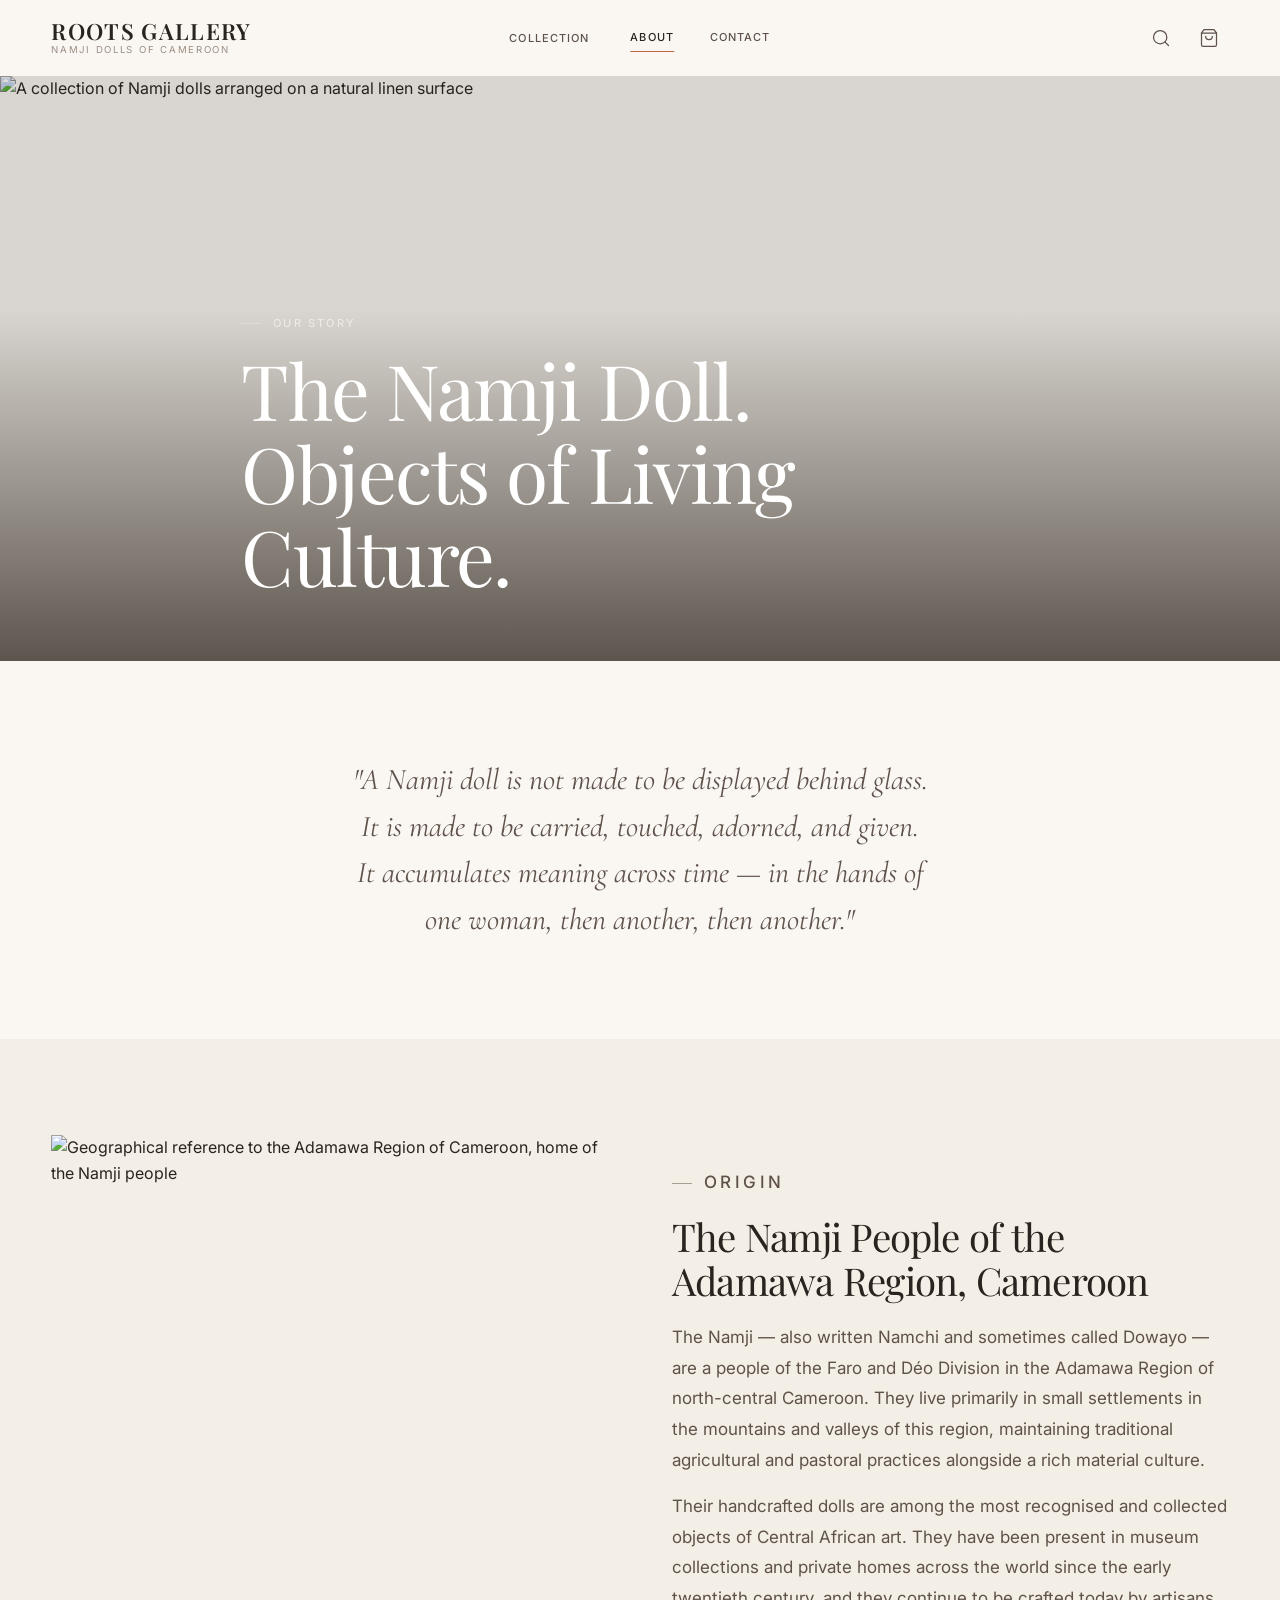
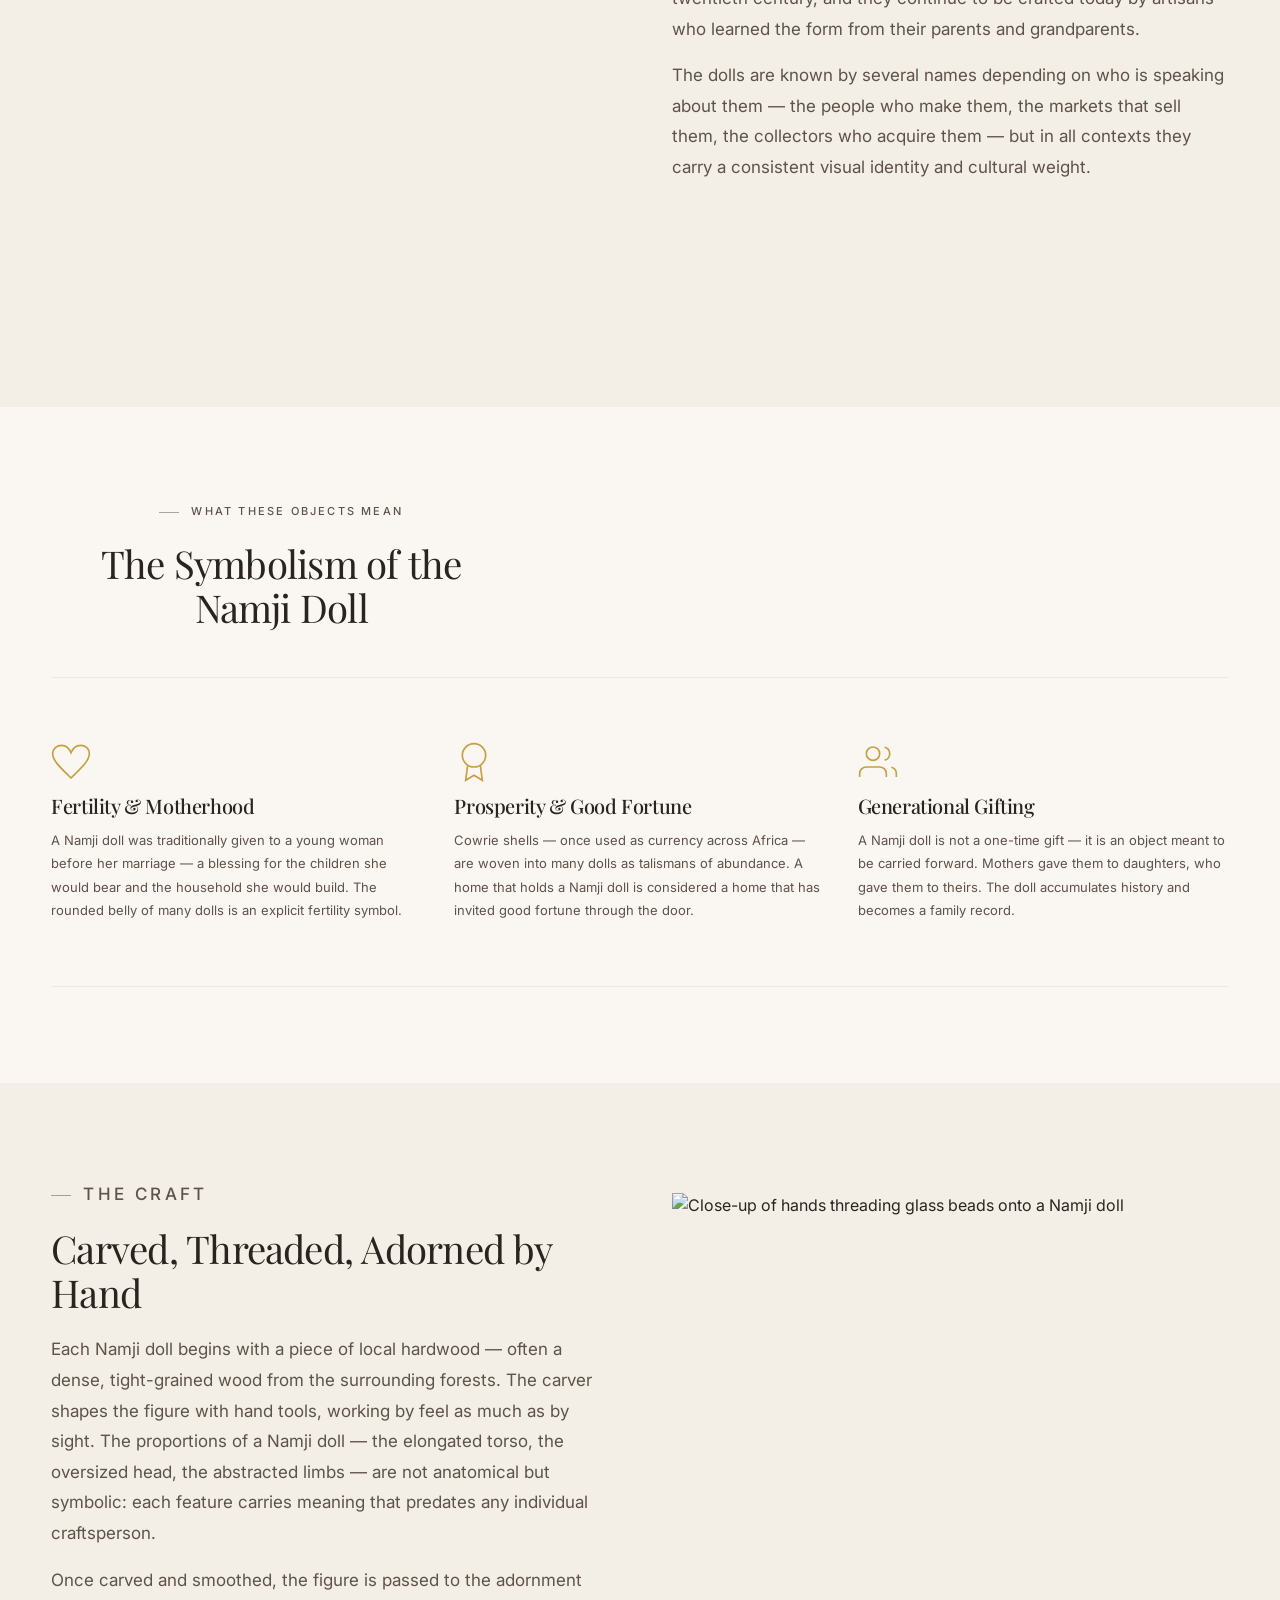
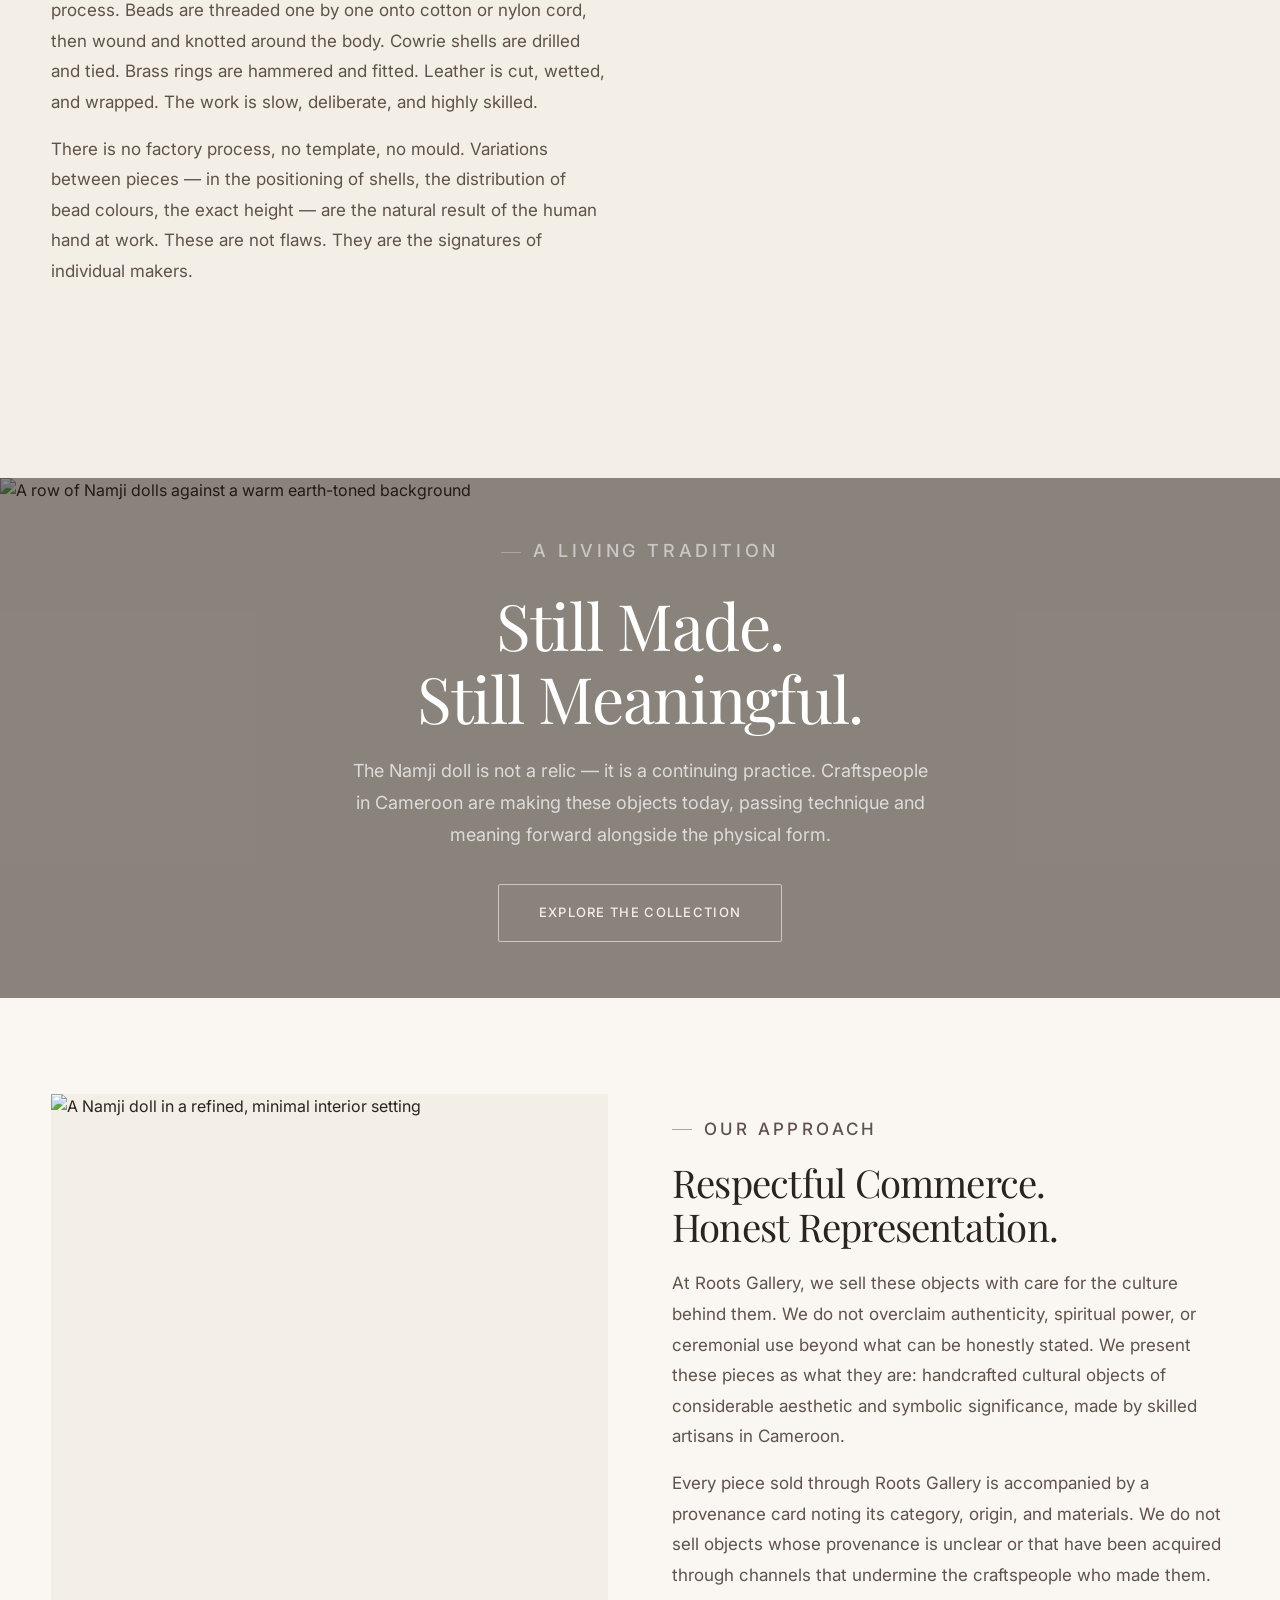
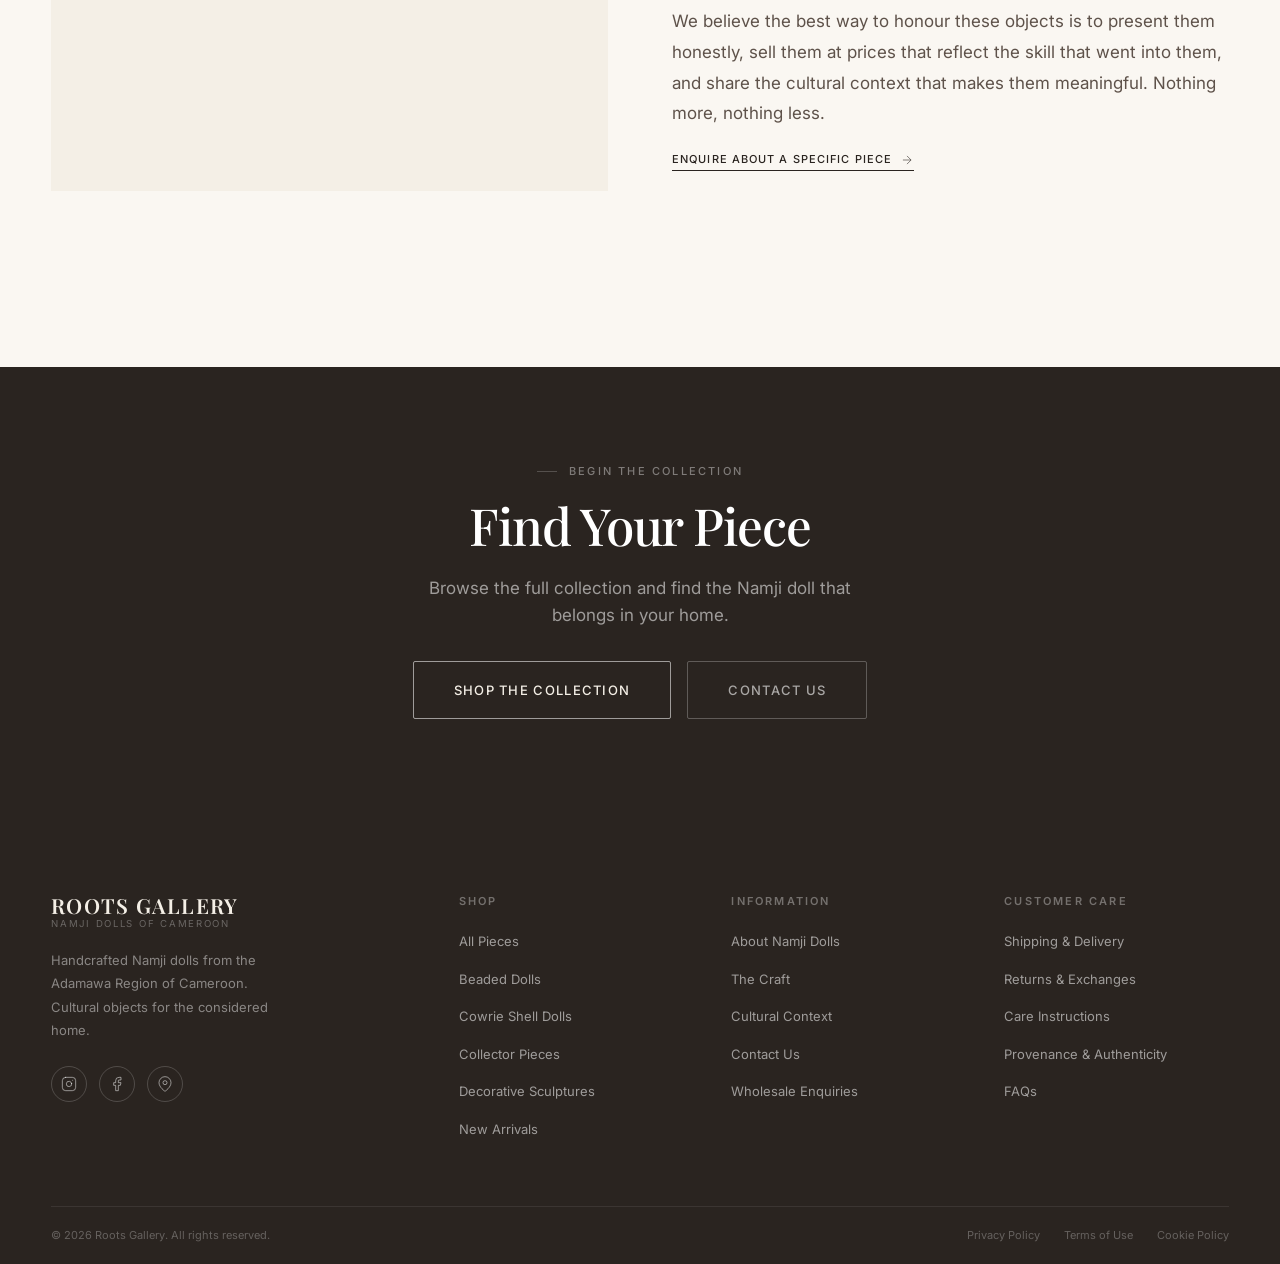
==== about.html @ 9575d580 "Initial Roots Gallery website Co-authored-by: Cursor <cursoragent@cursor.com>" ====
<!DOCTYPE html>
<html lang="en">
<head>
  <meta charset="UTF-8">
  <meta name="viewport" content="width=device-width, initial-scale=1.0">
  <meta name="description" content="Learn about Namji dolls — their origin among the Namji people of the Adamawa Region of Cameroon, their cultural meaning, and the craft of their making.">
  <title>About Namji Dolls — Roots Gallery</title>
  <link rel="stylesheet" href="css/main.css">
  <link rel="icon" href="data:image/svg+xml,<svg xmlns='http://www.w3.org/2000/svg' viewBox='0 0 100 100'><text y='.9em' font-size='90'>🪆</text></svg>">
</head>
<body data-page="about">
  <main>

    <!-- ═══════════════════════════════════════════════
         ABOUT HERO
    ═══════════════════════════════════════════════ -->
    <section class="about-hero" aria-label="About Namji Dolls">
      <img
        src="https://picsum.photos/seed/namji-about-hero/1440/800"
        alt="A collection of Namji dolls arranged on a natural linen surface"
        loading="eager"
        fetchpriority="high"
        width="1440" height="800"
      >
      <div class="about-hero-overlay"></div>
      <div class="container about-hero-content">
        <p class="subheading">Our Story</p>
        <h1>The Namji Doll.<br>Objects of Living Culture.</h1>
      </div>
    </section>

    <!-- ═══════════════════════════════════════════════
         INTRO QUOTE
    ═══════════════════════════════════════════════ -->
    <section class="about-intro section">
      <div class="container container--text">
        <p class="editorial fade-up">
          "A Namji doll is not made to be displayed behind glass. It is made to be carried, touched, adorned, and given. It accumulates meaning across time — in the hands of one woman, then another, then another."
        </p>
      </div>
    </section>

    <!-- ═══════════════════════════════════════════════
         CONTENT — ORIGIN
    ═══════════════════════════════════════════════ -->
    <section class="section section-warm" id="culture" aria-labelledby="origin-heading">
      <div class="container container--wide">

        <div class="about-content-block">
          <div class="about-content-image fade-in">
            <img
              src="https://picsum.photos/seed/namji-about-origin/700/880"
              alt="Geographical reference to the Adamawa Region of Cameroon, home of the Namji people"
              loading="lazy"
              width="700" height="880"
            >
          </div>
          <div class="about-content-text">
            <p class="subheading fade-up">Origin</p>
            <h2 id="origin-heading" class="fade-up delay-1">The Namji People of the Adamawa Region, Cameroon</h2>
            <p class="fade-up delay-2">The Namji — also written Namchi and sometimes called Dowayo — are a people of the Faro and Déo Division in the Adamawa Region of north-central Cameroon. They live primarily in small settlements in the mountains and valleys of this region, maintaining traditional agricultural and pastoral practices alongside a rich material culture.</p>
            <p class="fade-up delay-3">Their handcrafted dolls are among the most recognised and collected objects of Central African art. They have been present in museum collections and private homes across the world since the early twentieth century, and they continue to be crafted today by artisans who learned the form from their parents and grandparents.</p>
            <p class="fade-up delay-4">The dolls are known by several names depending on who is speaking about them — the people who make them, the markets that sell them, the collectors who acquire them — but in all contexts they carry a consistent visual identity and cultural weight.</p>
          </div>
        </div>

      </div>
    </section>

    <!-- ═══════════════════════════════════════════════
         VALUES / PILLARS
    ═══════════════════════════════════════════════ -->
    <section class="section" aria-labelledby="values-heading">
      <div class="container container--wide">

        <div class="section-header section-center">
          <div class="section-header-left">
            <p class="subheading fade-up">What These Objects Mean</p>
            <h2 id="values-heading" class="fade-up delay-1">The Symbolism of the Namji Doll</h2>
          </div>
        </div>

        <div class="about-values fade-up delay-2">

          <div class="about-value">
            <div class="about-value-icon">
              <svg xmlns="http://www.w3.org/2000/svg" viewBox="0 0 24 24" fill="none" stroke="currentColor">
                <path d="M12 21.593c-5.63-5.539-11-10.297-11-14.402 0-3.791 3.068-5.191 5.281-5.191 1.312 0 4.151.501 5.719 4.457 1.59-3.968 4.464-4.447 5.726-4.447 2.54 0 5.274 1.621 5.274 5.181 0 4.069-5.136 8.625-11 14.402z"/>
              </svg>
            </div>
            <h3>Fertility &amp; Motherhood</h3>
            <p>A Namji doll was traditionally given to a young woman before her marriage — a blessing for the children she would bear and the household she would build. The rounded belly of many dolls is an explicit fertility symbol.</p>
          </div>

          <div class="about-value">
            <div class="about-value-icon">
              <svg xmlns="http://www.w3.org/2000/svg" viewBox="0 0 24 24" fill="none" stroke="currentColor">
                <circle cx="12" cy="8" r="7"/>
                <polyline points="8.21 13.89 7 23 12 20 17 23 15.79 13.88"/>
              </svg>
            </div>
            <h3>Prosperity &amp; Good Fortune</h3>
            <p>Cowrie shells — once used as currency across Africa — are woven into many dolls as talismans of abundance. A home that holds a Namji doll is considered a home that has invited good fortune through the door.</p>
          </div>

          <div class="about-value">
            <div class="about-value-icon">
              <svg xmlns="http://www.w3.org/2000/svg" viewBox="0 0 24 24" fill="none" stroke="currentColor">
                <path d="M17 21v-2a4 4 0 00-4-4H5a4 4 0 00-4 4v2"/>
                <circle cx="9" cy="7" r="4"/>
                <path d="M23 21v-2a4 4 0 00-3-3.87"/>
                <path d="M16 3.13a4 4 0 010 7.75"/>
              </svg>
            </div>
            <h3>Generational Gifting</h3>
            <p>A Namji doll is not a one-time gift — it is an object meant to be carried forward. Mothers gave them to daughters, who gave them to theirs. The doll accumulates history and becomes a family record.</p>
          </div>

        </div>

      </div>
    </section>

    <!-- ═══════════════════════════════════════════════
         CONTENT — THE CRAFT
    ═══════════════════════════════════════════════ -->
    <section class="section section-warm" id="craft" aria-labelledby="craft-heading">
      <div class="container container--wide">

        <div class="about-content-block reverse">
          <div class="about-content-image fade-in">
            <img
              src="https://picsum.photos/seed/namji-craft-detail/700/880"
              alt="Close-up of hands threading glass beads onto a Namji doll"
              loading="lazy"
              width="700" height="880"
            >
          </div>
          <div class="about-content-text">
            <p class="subheading fade-up">The Craft</p>
            <h2 id="craft-heading" class="fade-up delay-1">Carved, Threaded, Adorned by Hand</h2>
            <p class="fade-up delay-2">Each Namji doll begins with a piece of local hardwood — often a dense, tight-grained wood from the surrounding forests. The carver shapes the figure with hand tools, working by feel as much as by sight. The proportions of a Namji doll — the elongated torso, the oversized head, the abstracted limbs — are not anatomical but symbolic: each feature carries meaning that predates any individual craftsperson.</p>
            <p class="fade-up delay-3">Once carved and smoothed, the figure is passed to the adornment process. Beads are threaded one by one onto cotton or nylon cord, then wound and knotted around the body. Cowrie shells are drilled and tied. Brass rings are hammered and fitted. Leather is cut, wetted, and wrapped. The work is slow, deliberate, and highly skilled.</p>
            <p class="fade-up delay-4">There is no factory process, no template, no mould. Variations between pieces — in the positioning of shells, the distribution of bead colours, the exact height — are the natural result of the human hand at work. These are not flaws. They are the signatures of individual makers.</p>
          </div>
        </div>

      </div>
    </section>

    <!-- ═══════════════════════════════════════════════
         EDITORIAL BANNER
    ═══════════════════════════════════════════════ -->
    <section class="editorial-banner" aria-label="Cultural continuity">
      <img
        src="https://picsum.photos/seed/namji-about-banner/1920/600"
        alt="A row of Namji dolls against a warm earth-toned background"
        class="editorial-banner-image"
        loading="lazy"
        width="1920" height="600"
      >
      <div class="editorial-banner-overlay"></div>
      <div class="editorial-banner-content">
        <p class="subheading">A Living Tradition</p>
        <h2>Still Made.<br>Still Meaningful.</h2>
        <p>The Namji doll is not a relic — it is a continuing practice. Craftspeople in Cameroon are making these objects today, passing technique and meaning forward alongside the physical form.</p>
        <a href="shop.html" class="btn btn-outline-light btn-lg">Explore the Collection</a>
      </div>
    </section>

    <!-- ═══════════════════════════════════════════════
         CONTENT — OUR APPROACH
    ═══════════════════════════════════════════════ -->
    <section class="section" aria-labelledby="approach-heading">
      <div class="container container--wide">

        <div class="about-content-block">
          <div class="about-content-image fade-in">
            <img
              src="https://picsum.photos/seed/namji-about-approach/700/880"
              alt="A Namji doll in a refined, minimal interior setting"
              loading="lazy"
              width="700" height="880"
            >
          </div>
          <div class="about-content-text">
            <p class="subheading fade-up">Our Approach</p>
            <h2 id="approach-heading" class="fade-up delay-1">Respectful Commerce.<br>Honest Representation.</h2>
            <p class="fade-up delay-2">At Roots Gallery, we sell these objects with care for the culture behind them. We do not overclaim authenticity, spiritual power, or ceremonial use beyond what can be honestly stated. We present these pieces as what they are: handcrafted cultural objects of considerable aesthetic and symbolic significance, made by skilled artisans in Cameroon.</p>
            <p class="fade-up delay-3">Every piece sold through Roots Gallery is accompanied by a provenance card noting its category, origin, and materials. We do not sell objects whose provenance is unclear or that have been acquired through channels that undermine the craftspeople who made them.</p>
            <p class="fade-up delay-4">We believe the best way to honour these objects is to present them honestly, sell them at prices that reflect the skill that went into them, and share the cultural context that makes them meaningful. Nothing more, nothing less.</p>
            <a href="contact.html" class="text-link fade-up delay-5">
              Enquire about a specific piece
              <svg xmlns="http://www.w3.org/2000/svg" viewBox="0 0 24 24" fill="none" stroke="currentColor"><line x1="5" y1="12" x2="19" y2="12"/><polyline points="12 5 19 12 12 19"/></svg>
            </a>
          </div>
        </div>

      </div>
    </section>

    <!-- ═══════════════════════════════════════════════
         CTA
    ═══════════════════════════════════════════════ -->
    <section class="section section-dark" style="text-align:center;">
      <div class="container container--narrow">
        <p class="subheading" style="color:rgba(255,255,255,0.4);margin-bottom:var(--s4);">Begin the Collection</p>
        <h2 class="fade-up" style="color:var(--white);font-size:clamp(var(--fs-3xl),4vw,var(--fs-6xl));margin-bottom:var(--s5);">Find Your Piece</h2>
        <p class="fade-up delay-1" style="font-size:var(--fs-md);color:rgba(255,255,255,0.55);max-width:44ch;margin:0 auto var(--s8);">Browse the full collection and find the Namji doll that belongs in your home.</p>
        <div style="display:flex;gap:var(--s4);justify-content:center;flex-wrap:wrap;" class="fade-up delay-2">
          <a href="shop.html" class="btn btn-outline-light btn-lg">Shop the Collection</a>
          <a href="contact.html" class="btn btn-ghost btn-lg" style="border-color:rgba(255,255,255,0.25);color:rgba(255,255,255,0.6);">Contact Us</a>
        </div>
      </div>
    </section>

  </main>

  <script src="js/products.js"></script>
  <script src="js/cart.js"></script>
  <script src="js/components.js"></script>
</body>
</html>
---- css/main.css ----
/* ============================================================
   ROOTS GALLERY — Main Stylesheet
   Namji Dolls · African Luxury Ecommerce
   ============================================================ */

@import url('https://fonts.googleapis.com/css2?family=Playfair+Display:ital,wght@0,400;0,500;0,600;0,700;1,400;1,500&family=Inter:wght@300;400;500;600&family=Cormorant+Garamond:ital,wght@0,400;0,500;0,600;1,400;1,500;1,600&display=swap');

/* ============================================================
   CSS CUSTOM PROPERTIES
   ============================================================ */
:root {
  /* Brand Colors */
  --cream:        #FAF7F2;
  --warm-white:   #F4EFE6;
  --sand:         #EDE4D6;
  --sand-dark:    #D8CCBB;
  --taupe:        #B9A896;
  --brown-light:  #9E7A5C;
  --brown:        #7A5840;
  --brown-deep:   #5C3D28;
  --charcoal:     #2A2420;
  --ink:          #16110C;
  --terracotta:   #BF6940;
  --gold:         #C6A043;
  --gold-light:   #DFC27A;
  --sage:         #6A7A5C;
  --copper:       #A0664A;
  --white:        #FFFFFF;

  /* Semantic */
  --bg:           var(--cream);
  --bg-alt:       var(--warm-white);
  --bg-dark:      var(--charcoal);
  --bg-card:      #FFFFFF;
  --text-1:       var(--charcoal);
  --text-2:       #5E524A;
  --text-3:       #9B8E83;
  --text-on-dark: var(--warm-white);
  --border:       #DDD5C8;
  --border-light: #EDE8E0;
  --accent:       var(--brown);
  --accent-2:     var(--terracotta);
  --gold-accent:  var(--gold);

  /* Typography */
  --ff-display:   'Playfair Display', Georgia, serif;
  --ff-body:      'Inter', -apple-system, BlinkMacSystemFont, sans-serif;
  --ff-editorial: 'Cormorant Garamond', Georgia, serif;

  /* Type Scale */
  --fs-xs:   0.6875rem;
  --fs-sm:   0.8125rem;
  --fs-base: 1rem;
  --fs-md:   1.0625rem;
  --fs-lg:   1.125rem;
  --fs-xl:   1.25rem;
  --fs-2xl:  1.5rem;
  --fs-3xl:  1.875rem;
  --fs-4xl:  2.25rem;
  --fs-5xl:  3rem;
  --fs-6xl:  3.75rem;
  --fs-7xl:  4.5rem;
  --fs-8xl:  5.5rem;
  --fs-9xl:  7rem;

  /* Letter spacing */
  --ls-tight:  -0.02em;
  --ls-normal:  0;
  --ls-wide:    0.05em;
  --ls-wider:   0.1em;
  --ls-widest:  0.2em;

  /* Line heights */
  --lh-tight:  1.15;
  --lh-snug:   1.3;
  --lh-base:   1.6;
  --lh-loose:  1.8;

  /* Spacing */
  --s1:  0.25rem;
  --s2:  0.5rem;
  --s3:  0.75rem;
  --s4:  1rem;
  --s5:  1.25rem;
  --s6:  1.5rem;
  --s8:  2rem;
  --s10: 2.5rem;
  --s12: 3rem;
  --s16: 4rem;
  --s20: 5rem;
  --s24: 6rem;
  --s32: 8rem;
  --s40: 10rem;

  /* Container */
  --max-w:       1440px;
  --max-w-wide:  1320px;
  --max-w-std:   1160px;
  --max-w-narrow: 900px;
  --max-w-text:  680px;
  --px:          clamp(1.5rem, 4vw, 4rem);

  /* Header */
  --header-h: 76px;

  /* Transitions */
  --ease-fast:   200ms cubic-bezier(0.4, 0, 0.2, 1);
  --ease-base:   350ms cubic-bezier(0.4, 0, 0.2, 1);
  --ease-slow:   550ms cubic-bezier(0.4, 0, 0.2, 1);
  --ease-spring: 400ms cubic-bezier(0.34, 1.56, 0.64, 1);

  /* Shadows */
  --shadow-xs:  0 1px 2px rgba(26, 17, 8, 0.06);
  --shadow-sm:  0 2px 8px rgba(26, 17, 8, 0.07), 0 1px 2px rgba(26, 17, 8, 0.04);
  --shadow-md:  0 4px 16px rgba(26, 17, 8, 0.09), 0 2px 4px rgba(26, 17, 8, 0.05);
  --shadow-lg:  0 12px 40px rgba(26, 17, 8, 0.11), 0 4px 8px rgba(26, 17, 8, 0.06);
  --shadow-xl:  0 24px 64px rgba(26, 17, 8, 0.14);

  /* Border radius */
  --r-sm:  2px;
  --r-md:  4px;
  --r-lg:  8px;
  --r-xl:  16px;
}

/* ============================================================
   RESET & BASE
   ============================================================ */
*, *::before, *::after {
  box-sizing: border-box;
  margin: 0;
  padding: 0;
}

html {
  font-size: 16px;
  scroll-behavior: smooth;
  -webkit-text-size-adjust: 100%;
}

body {
  font-family: var(--ff-body);
  font-size: var(--fs-base);
  line-height: var(--lh-base);
  color: var(--text-1);
  background-color: var(--bg);
  -webkit-font-smoothing: antialiased;
  -moz-osx-font-smoothing: grayscale;
  overflow-x: hidden;
}

body.menu-open,
body.cart-panel-open {
  overflow: hidden;
}

img, video {
  display: block;
  max-width: 100%;
  height: auto;
}

a {
  color: inherit;
  text-decoration: none;
}

ul, ol {
  list-style: none;
}

button, input, select, textarea {
  font-family: inherit;
  font-size: inherit;
}

button {
  cursor: pointer;
  background: none;
  border: none;
}

h1, h2, h3, h4, h5, h6 {
  font-family: var(--ff-display);
  font-weight: 500;
  line-height: var(--lh-tight);
  letter-spacing: var(--ls-tight);
  color: var(--text-1);
}

::selection {
  background: var(--sand);
  color: var(--ink);
}

/* ============================================================
   LAYOUT UTILITIES
   ============================================================ */
.container {
  width: 100%;
  max-width: var(--max-w-std);
  margin-inline: auto;
  padding-inline: var(--px);
}

.container--wide { max-width: var(--max-w-wide); }
.container--narrow { max-width: var(--max-w-narrow); }
.container--text { max-width: var(--max-w-text); }
.container--flush { padding-inline: 0; }

.sr-only {
  position: absolute;
  width: 1px; height: 1px;
  padding: 0; margin: -1px;
  overflow: hidden;
  clip: rect(0,0,0,0);
  white-space: nowrap;
  border: 0;
}

/* ============================================================
   TYPOGRAPHY UTILITIES
   ============================================================ */
.display-1 {
  font-family: var(--ff-display);
  font-size: clamp(var(--fs-6xl), 8vw, var(--fs-9xl));
  font-weight: 400;
  line-height: 1.05;
  letter-spacing: -0.03em;
}

.display-2 {
  font-family: var(--ff-display);
  font-size: clamp(var(--fs-5xl), 6vw, var(--fs-8xl));
  font-weight: 400;
  line-height: 1.08;
  letter-spacing: -0.025em;
}

.heading-1 {
  font-family: var(--ff-display);
  font-size: clamp(var(--fs-3xl), 4vw, var(--fs-6xl));
  font-weight: 400;
  line-height: 1.1;
  letter-spacing: -0.02em;
}

.heading-2 {
  font-family: var(--ff-display);
  font-size: clamp(var(--fs-2xl), 3vw, var(--fs-5xl));
  font-weight: 400;
  line-height: 1.15;
  letter-spacing: -0.02em;
}

.heading-3 {
  font-family: var(--ff-display);
  font-size: clamp(var(--fs-xl), 2.5vw, var(--fs-4xl));
  font-weight: 400;
  line-height: 1.2;
}

.subheading {
  font-family: var(--ff-body);
  font-size: var(--fs-xs);
  font-weight: 500;
  letter-spacing: var(--ls-widest);
  text-transform: uppercase;
  color: var(--text-2);
}

.editorial {
  font-family: var(--ff-editorial);
  font-size: clamp(var(--fs-xl), 2vw, var(--fs-3xl));
  font-weight: 400;
  line-height: 1.5;
  font-style: italic;
}

.body-lg {
  font-size: var(--fs-lg);
  line-height: var(--lh-loose);
  color: var(--text-2);
}

.body-sm {
  font-size: var(--fs-sm);
  line-height: var(--lh-base);
  color: var(--text-3);
}

/* ============================================================
   BUTTONS
   ============================================================ */
.btn {
  display: inline-flex;
  align-items: center;
  justify-content: center;
  gap: var(--s2);
  padding: 0.875rem 2rem;
  font-family: var(--ff-body);
  font-size: var(--fs-xs);
  font-weight: 500;
  letter-spacing: var(--ls-wider);
  text-transform: uppercase;
  transition: all var(--ease-base);
  white-space: nowrap;
  border-radius: var(--r-sm);
  position: relative;
  overflow: hidden;
}

.btn-primary {
  background: var(--charcoal);
  color: var(--text-on-dark);
  border: 1.5px solid var(--charcoal);
}

.btn-primary:hover {
  background: var(--ink);
  border-color: var(--ink);
}

.btn-outline {
  background: transparent;
  color: var(--charcoal);
  border: 1.5px solid var(--charcoal);
}

.btn-outline:hover {
  background: var(--charcoal);
  color: var(--text-on-dark);
}

.btn-outline-light {
  background: transparent;
  color: var(--text-on-dark);
  border: 1.5px solid rgba(255,255,255,0.55);
}

.btn-outline-light:hover {
  background: rgba(255,255,255,0.12);
  border-color: rgba(255,255,255,0.8);
}

.btn-ghost {
  background: transparent;
  color: var(--text-2);
  border: 1.5px solid var(--border);
  padding: 0.7rem 1.5rem;
}

.btn-ghost:hover {
  border-color: var(--charcoal);
  color: var(--charcoal);
}

.btn-accent {
  background: var(--accent-2);
  color: var(--white);
  border: 1.5px solid var(--accent-2);
}

.btn-accent:hover {
  background: #a85835;
  border-color: #a85835;
}

.btn-lg {
  padding: 1.1rem 2.5rem;
  font-size: var(--fs-sm);
}

.btn-sm {
  padding: 0.625rem 1.25rem;
  font-size: var(--fs-xs);
}

.btn-full {
  width: 100%;
}

.btn-icon {
  display: inline-flex;
  align-items: center;
  justify-content: center;
  width: 44px;
  height: 44px;
  padding: 0;
  border-radius: 50%;
  transition: all var(--ease-fast);
}

/* Text link */
.text-link {
  font-size: var(--fs-xs);
  font-weight: 500;
  letter-spacing: var(--ls-wider);
  text-transform: uppercase;
  color: var(--text-1);
  display: inline-flex;
  align-items: center;
  gap: var(--s2);
  border-bottom: 1px solid var(--text-1);
  padding-bottom: 2px;
  transition: all var(--ease-fast);
}

.text-link:hover {
  color: var(--accent);
  border-color: var(--accent);
  gap: var(--s3);
}

.text-link svg {
  width: 14px;
  height: 14px;
  transition: transform var(--ease-fast);
}

/* ============================================================
   HEADER & NAVIGATION
   ============================================================ */
.site-header {
  position: fixed;
  top: 0;
  left: 0;
  right: 0;
  z-index: 1000;
  height: var(--header-h);
  display: flex;
  align-items: center;
  background: rgba(250, 247, 242, 0.96);
  backdrop-filter: blur(12px);
  -webkit-backdrop-filter: blur(12px);
  border-bottom: 1px solid transparent;
  transition: border-color var(--ease-base), background var(--ease-base), box-shadow var(--ease-base);
}

.site-header.scrolled {
  border-bottom-color: var(--border-light);
  box-shadow: var(--shadow-sm);
}

.header-inner {
  width: 100%;
  max-width: var(--max-w-wide);
  margin-inline: auto;
  padding-inline: var(--px);
  display: grid;
  grid-template-columns: 1fr auto 1fr;
  align-items: center;
  gap: var(--s6);
}

/* Logo */
.site-logo {
  display: flex;
  flex-direction: column;
  line-height: 1;
}

.site-logo .logo-name {
  font-family: var(--ff-display);
  font-size: 1.4rem;
  font-weight: 600;
  letter-spacing: 0.06em;
  text-transform: uppercase;
  color: var(--charcoal);
  line-height: 1;
}

.site-logo .logo-sub {
  font-family: var(--ff-body);
  font-size: 0.6rem;
  font-weight: 400;
  letter-spacing: 0.18em;
  text-transform: uppercase;
  color: var(--text-3);
  margin-top: 3px;
}

/* Main Nav */
.main-nav {
  display: flex;
  align-items: center;
  gap: var(--s1);
}

.nav-item {
  position: relative;
}

.nav-item > a,
.nav-item > button {
  display: flex;
  align-items: center;
  gap: 5px;
  padding: var(--s3) var(--s4);
  font-family: var(--ff-body);
  font-size: var(--fs-xs);
  font-weight: 500;
  letter-spacing: var(--ls-wider);
  text-transform: uppercase;
  color: var(--text-2);
  transition: color var(--ease-fast);
  background: none;
  border: none;
  white-space: nowrap;
}

.nav-item > a:hover,
.nav-item > button:hover,
.nav-item.active > a {
  color: var(--charcoal);
}

.nav-item > a::after {
  content: '';
  position: absolute;
  bottom: 6px;
  left: 50%;
  transform: translateX(-50%) scaleX(0);
  width: calc(100% - 2rem);
  height: 1px;
  background: var(--charcoal);
  transition: transform var(--ease-base);
  transform-origin: center;
}

.nav-item > a:hover::after,
.nav-item.active > a::after {
  transform: translateX(-50%) scaleX(1);
}

/* Header Actions */
.header-actions {
  display: flex;
  align-items: center;
  justify-content: flex-end;
  gap: var(--s2);
}

.header-btn {
  display: flex;
  align-items: center;
  justify-content: center;
  width: 40px;
  height: 40px;
  color: var(--text-2);
  border-radius: var(--r-md);
  transition: color var(--ease-fast), background var(--ease-fast);
}

.header-btn:hover {
  color: var(--charcoal);
  background: var(--sand);
}

.header-btn svg {
  width: 20px;
  height: 20px;
  stroke-width: 1.5;
}

.cart-btn {
  position: relative;
}

.cart-count {
  position: absolute;
  top: 4px;
  right: 4px;
  width: 17px;
  height: 17px;
  background: var(--charcoal);
  color: var(--white);
  border-radius: 50%;
  font-size: 9px;
  font-weight: 600;
  display: flex;
  align-items: center;
  justify-content: center;
  letter-spacing: 0;
  line-height: 1;
  transition: transform var(--ease-spring);
  transform: scale(0);
}

.cart-count.has-items {
  transform: scale(1);
}

/* Mega Menu */
.mega-menu-wrapper {
  position: absolute;
  top: calc(100% + 1px);
  left: 50%;
  transform: translateX(-50%);
  width: 600px;
  background: var(--bg-card);
  border: 1px solid var(--border-light);
  box-shadow: var(--shadow-xl);
  padding: var(--s8);
  opacity: 0;
  visibility: hidden;
  transform: translateX(-50%) translateY(-8px);
  transition: opacity var(--ease-base), transform var(--ease-base), visibility var(--ease-base);
  pointer-events: none;
}

.nav-item:hover .mega-menu-wrapper,
.mega-menu-wrapper:hover {
  opacity: 1;
  visibility: visible;
  transform: translateX(-50%) translateY(0);
  pointer-events: auto;
}

.mega-menu-grid {
  display: grid;
  grid-template-columns: repeat(4, 1fr);
  gap: var(--s6);
}

.mega-menu-col h4 {
  font-family: var(--ff-body);
  font-size: var(--fs-xs);
  font-weight: 600;
  letter-spacing: var(--ls-widest);
  text-transform: uppercase;
  color: var(--text-3);
  margin-bottom: var(--s4);
  padding-bottom: var(--s3);
  border-bottom: 1px solid var(--border-light);
}

.mega-menu-col ul {
  display: flex;
  flex-direction: column;
  gap: var(--s2);
}

.mega-menu-col a {
  font-size: var(--fs-sm);
  color: var(--text-2);
  transition: color var(--ease-fast);
  line-height: 1.4;
}

.mega-menu-col a:hover {
  color: var(--charcoal);
}

/* Mobile Nav Toggle */
.nav-toggle {
  display: none;
  width: 40px;
  height: 40px;
  flex-direction: column;
  align-items: center;
  justify-content: center;
  gap: 5px;
  color: var(--charcoal);
}

.nav-toggle span {
  display: block;
  width: 22px;
  height: 1.5px;
  background: currentColor;
  transition: all var(--ease-base);
  transform-origin: center;
}

.nav-toggle.open span:nth-child(1) { transform: translateY(6.5px) rotate(45deg); }
.nav-toggle.open span:nth-child(2) { opacity: 0; transform: scaleX(0); }
.nav-toggle.open span:nth-child(3) { transform: translateY(-6.5px) rotate(-45deg); }

/* Mobile Menu Overlay */
.mobile-menu {
  display: none;
  position: fixed;
  inset: 0;
  background: var(--bg);
  z-index: 999;
  padding-top: var(--header-h);
  overflow-y: auto;
  transform: translateX(-100%);
  transition: transform var(--ease-base);
}

.mobile-menu.open {
  transform: translateX(0);
}

.mobile-menu-inner {
  padding: var(--s8) var(--px) var(--s16);
}

.mobile-nav-links {
  display: flex;
  flex-direction: column;
  border-top: 1px solid var(--border);
}

.mobile-nav-link {
  display: flex;
  align-items: center;
  justify-content: space-between;
  padding: var(--s5) 0;
  font-family: var(--ff-display);
  font-size: var(--fs-2xl);
  font-weight: 400;
  color: var(--text-1);
  border-bottom: 1px solid var(--border);
  transition: color var(--ease-fast);
}

.mobile-nav-link:hover {
  color: var(--accent);
}

/* Search Bar */
.search-overlay {
  position: fixed;
  inset: 0;
  background: rgba(26,20,14,0.7);
  backdrop-filter: blur(8px);
  z-index: 1100;
  display: flex;
  align-items: flex-start;
  justify-content: center;
  padding-top: 120px;
  opacity: 0;
  visibility: hidden;
  transition: all var(--ease-base);
}

.search-overlay.open {
  opacity: 1;
  visibility: visible;
}

.search-box {
  width: 100%;
  max-width: 640px;
  padding: var(--s2) var(--px);
}

.search-box input {
  width: 100%;
  background: none;
  border: none;
  border-bottom: 1.5px solid var(--white);
  padding: var(--s4) 0;
  font-family: var(--ff-display);
  font-size: var(--fs-5xl);
  color: var(--white);
  outline: none;
}

.search-box input::placeholder {
  color: rgba(255,255,255,0.35);
}

/* ============================================================
   PAGE LAYOUT
   ============================================================ */
main {
  padding-top: var(--header-h);
}

.page-hero {
  padding: var(--s24) 0 var(--s20);
  text-align: center;
  background: var(--bg-alt);
  border-bottom: 1px solid var(--border-light);
}

.section {
  padding: var(--s24) 0;
}

.section-sm {
  padding: var(--s16) 0;
}

.section-lg {
  padding: var(--s32) 0;
}

.section-dark {
  background: var(--charcoal);
  color: var(--text-on-dark);
}

.section-dark .text-2 {
  color: var(--sand-dark);
}

.section-sand {
  background: var(--sand);
}

.section-warm {
  background: var(--warm-white);
}

/* ============================================================
   HERO — HOMEPAGE
   ============================================================ */
.hero {
  position: relative;
  height: 100svh;
  min-height: 600px;
  max-height: 1000px;
  overflow: hidden;
  display: flex;
  align-items: flex-end;
  padding-bottom: var(--s24);
}

.hero-image {
  position: absolute;
  inset: 0;
  width: 100%;
  height: 100%;
  object-fit: cover;
  object-position: center 30%;
}

.hero-overlay {
  position: absolute;
  inset: 0;
  background: linear-gradient(
    160deg,
    rgba(26,17,8,0.12) 0%,
    rgba(26,17,8,0.08) 40%,
    rgba(26,17,8,0.55) 100%
  );
}

.hero-content {
  position: relative;
  z-index: 1;
  width: 100%;
  max-width: var(--max-w-wide);
  margin-inline: auto;
  padding-inline: var(--px);
}

.hero-eyebrow {
  font-family: var(--ff-body);
  font-size: var(--fs-xs);
  font-weight: 500;
  letter-spacing: var(--ls-widest);
  text-transform: uppercase;
  color: rgba(255,255,255,0.65);
  margin-bottom: var(--s5);
  display: flex;
  align-items: center;
  gap: var(--s3);
}

.hero-eyebrow::before {
  content: '';
  display: block;
  width: 40px;
  height: 1px;
  background: rgba(255,255,255,0.4);
}

.hero-title {
  font-family: var(--ff-display);
  font-size: clamp(var(--fs-5xl), 7vw, var(--fs-8xl));
  font-weight: 400;
  line-height: 1.05;
  letter-spacing: -0.03em;
  color: var(--white);
  max-width: 14ch;
  margin-bottom: var(--s6);
}

.hero-title em {
  font-style: italic;
  color: var(--gold-light);
}

.hero-subtitle {
  font-size: clamp(var(--fs-base), 1.5vw, var(--fs-lg));
  color: rgba(255,255,255,0.72);
  max-width: 48ch;
  line-height: var(--lh-loose);
  margin-bottom: var(--s8);
}

.hero-actions {
  display: flex;
  align-items: center;
  gap: var(--s4);
  flex-wrap: wrap;
}

/* Hero scroll indicator */
.hero-scroll {
  position: absolute;
  bottom: var(--s8);
  right: var(--px);
  z-index: 1;
  display: flex;
  flex-direction: column;
  align-items: center;
  gap: var(--s2);
  color: rgba(255,255,255,0.45);
}

.hero-scroll span {
  font-size: var(--fs-xs);
  font-weight: 500;
  letter-spacing: var(--ls-wider);
  text-transform: uppercase;
  writing-mode: vertical-rl;
}

.hero-scroll-line {
  width: 1px;
  height: 40px;
  background: rgba(255,255,255,0.3);
  position: relative;
  overflow: hidden;
}

.hero-scroll-line::after {
  content: '';
  position: absolute;
  top: -100%;
  left: 0;
  width: 100%;
  height: 100%;
  background: rgba(255,255,255,0.6);
  animation: scrollLine 2s ease infinite;
}

@keyframes scrollLine {
  0%   { top: -100%; }
  100% { top: 100%; }
}

/* ============================================================
   MARQUEE STRIP
   ============================================================ */
.marquee-strip {
  background: var(--charcoal);
  color: var(--sand-dark);
  padding: var(--s3) 0;
  overflow: hidden;
  border-bottom: 1px solid rgba(255,255,255,0.06);
}

.marquee-track {
  display: flex;
  gap: 0;
  white-space: nowrap;
  animation: marquee 28s linear infinite;
}

.marquee-track span {
  font-size: var(--fs-xs);
  font-weight: 400;
  letter-spacing: var(--ls-widest);
  text-transform: uppercase;
  padding: 0 var(--s8);
  opacity: 0.55;
}

.marquee-track .sep {
  opacity: 0.2;
  padding: 0;
}

@keyframes marquee {
  from { transform: translateX(0); }
  to   { transform: translateX(-50%); }
}

/* ============================================================
   SECTION HEADERS
   ============================================================ */
.section-header {
  display: flex;
  align-items: flex-end;
  justify-content: space-between;
  margin-bottom: var(--s12);
  gap: var(--s6);
}

.section-header-left {
  display: flex;
  flex-direction: column;
  gap: var(--s3);
}

.section-header .subheading {
  margin-bottom: var(--s2);
}

.section-header h2 {
  font-size: clamp(var(--fs-2xl), 3vw, var(--fs-5xl));
  font-weight: 400;
  letter-spacing: var(--ls-tight);
  max-width: 20ch;
}

.section-center {
  text-align: center;
  align-items: center;
}

.section-center .section-header-left {
  align-items: center;
}

.section-center h2 {
  margin-inline: auto;
}

/* ============================================================
   PRODUCT CARDS
   ============================================================ */
.products-grid {
  display: grid;
  grid-template-columns: repeat(4, 1fr);
  gap: var(--s6) var(--s5);
}

.products-grid--3col {
  grid-template-columns: repeat(3, 1fr);
}

.products-grid--2col {
  grid-template-columns: repeat(2, 1fr);
}

.product-card {
  display: flex;
  flex-direction: column;
  cursor: pointer;
}

.product-card-image {
  position: relative;
  aspect-ratio: 3 / 4;
  overflow: hidden;
  background: var(--warm-white);
  margin-bottom: var(--s4);
}

.product-card-image img {
  width: 100%;
  height: 100%;
  object-fit: cover;
  transition: transform var(--ease-slow);
}

.product-card:hover .product-card-image img {
  transform: scale(1.04);
}

.product-card-badges {
  position: absolute;
  top: var(--s3);
  left: var(--s3);
  display: flex;
  flex-direction: column;
  gap: var(--s1);
  z-index: 1;
}

.badge {
  display: inline-block;
  padding: 3px 8px;
  font-size: 9px;
  font-weight: 600;
  letter-spacing: 0.12em;
  text-transform: uppercase;
  background: var(--charcoal);
  color: var(--white);
}

.badge--new    { background: var(--charcoal); }
.badge--limited { background: var(--terracotta); }
.badge--sold   { background: var(--taupe); }

.product-card-actions {
  position: absolute;
  bottom: var(--s3);
  right: var(--s3);
  display: flex;
  flex-direction: column;
  gap: var(--s2);
  opacity: 0;
  transform: translateY(8px);
  transition: all var(--ease-base);
}

.product-card:hover .product-card-actions {
  opacity: 1;
  transform: translateY(0);
}

.product-card-action-btn {
  width: 38px;
  height: 38px;
  background: var(--white);
  border-radius: 50%;
  display: flex;
  align-items: center;
  justify-content: center;
  box-shadow: var(--shadow-md);
  transition: all var(--ease-fast);
  color: var(--charcoal);
}

.product-card-action-btn:hover {
  background: var(--charcoal);
  color: var(--white);
}

.product-card-action-btn svg {
  width: 16px;
  height: 16px;
  stroke-width: 1.5;
}

.product-card-info {
  flex: 1;
}

.product-card-category {
  font-size: var(--fs-xs);
  font-weight: 500;
  letter-spacing: var(--ls-wider);
  text-transform: uppercase;
  color: var(--text-3);
  margin-bottom: var(--s2);
}

.product-card-name {
  font-family: var(--ff-display);
  font-size: clamp(var(--fs-base), 1.2vw, var(--fs-xl));
  font-weight: 500;
  color: var(--text-1);
  margin-bottom: var(--s1);
  line-height: var(--lh-snug);
  letter-spacing: -0.01em;
}

.product-card-name a {
  transition: color var(--ease-fast);
}

.product-card-name a:hover {
  color: var(--accent);
}

.product-card-material {
  font-size: var(--fs-sm);
  color: var(--text-3);
  margin-bottom: var(--s3);
  line-height: 1.4;
}

.product-card-footer {
  display: flex;
  align-items: center;
  justify-content: space-between;
  margin-top: auto;
}

.product-price {
  font-family: var(--ff-display);
  font-size: var(--fs-lg);
  font-weight: 400;
  color: var(--text-1);
  letter-spacing: -0.01em;
}

.product-price-original {
  font-size: var(--fs-sm);
  color: var(--text-3);
  text-decoration: line-through;
  margin-right: var(--s1);
}

.product-card-quick-add {
  font-size: var(--fs-xs);
  font-weight: 500;
  letter-spacing: var(--ls-wider);
  text-transform: uppercase;
  color: var(--text-3);
  transition: color var(--ease-fast);
  padding: var(--s1) 0;
  border-bottom: 1px solid transparent;
}

.product-card-quick-add:hover {
  color: var(--charcoal);
  border-color: var(--charcoal);
}

/* ============================================================
   PRODUCT CAROUSEL
   ============================================================ */
.carousel-wrapper {
  position: relative;
}

.carousel-track {
  display: grid;
  grid-auto-flow: column;
  grid-auto-columns: calc(25% - var(--s4));
  gap: var(--s5);
  overflow-x: auto;
  scroll-snap-type: x mandatory;
  scroll-behavior: smooth;
  -webkit-overflow-scrolling: touch;
  scrollbar-width: none;
  padding-bottom: var(--s2);
}

.carousel-track::-webkit-scrollbar { display: none; }

.carousel-track .product-card {
  scroll-snap-align: start;
}

.carousel-nav {
  display: flex;
  align-items: center;
  gap: var(--s3);
  margin-top: var(--s6);
  justify-content: flex-end;
}

.carousel-btn {
  width: 44px;
  height: 44px;
  border-radius: 50%;
  border: 1.5px solid var(--border);
  display: flex;
  align-items: center;
  justify-content: center;
  color: var(--text-2);
  transition: all var(--ease-fast);
  background: var(--white);
}

.carousel-btn:hover {
  border-color: var(--charcoal);
  background: var(--charcoal);
  color: var(--white);
}

.carousel-btn svg {
  width: 18px;
  height: 18px;
  stroke-width: 1.5;
}

/* ============================================================
   EDITORIAL SECTIONS
   ============================================================ */
.editorial-split {
  display: grid;
  grid-template-columns: 1fr 1fr;
  min-height: 560px;
}

.editorial-split--reverse .editorial-split-image {
  order: 2;
}

.editorial-split--reverse .editorial-split-content {
  order: 1;
}

.editorial-split-image {
  position: relative;
  overflow: hidden;
  background: var(--warm-white);
}

.editorial-split-image img {
  width: 100%;
  height: 100%;
  object-fit: cover;
  transition: transform var(--ease-slow);
}

.editorial-split:hover .editorial-split-image img {
  transform: scale(1.03);
}

.editorial-split-content {
  display: flex;
  flex-direction: column;
  justify-content: center;
  padding: var(--s16) var(--s16);
  background: var(--bg-alt);
}

.editorial-split-content .subheading {
  margin-bottom: var(--s5);
}

.editorial-split-content h2 {
  font-size: clamp(var(--fs-2xl), 3vw, var(--fs-5xl));
  font-weight: 400;
  margin-bottom: var(--s5);
  line-height: 1.15;
  letter-spacing: var(--ls-tight);
}

.editorial-split-content p {
  font-size: var(--fs-md);
  line-height: var(--lh-loose);
  color: var(--text-2);
  margin-bottom: var(--s6);
  max-width: 46ch;
}

/* Full-width editorial banner */
.editorial-banner {
  position: relative;
  height: 520px;
  overflow: hidden;
  display: flex;
  align-items: center;
  justify-content: center;
}

.editorial-banner-image {
  position: absolute;
  inset: 0;
  width: 100%;
  height: 100%;
  object-fit: cover;
  object-position: center;
}

.editorial-banner-overlay {
  position: absolute;
  inset: 0;
  background: rgba(26,17,8,0.5);
}

.editorial-banner-content {
  position: relative;
  z-index: 1;
  text-align: center;
  color: var(--white);
  max-width: var(--max-w-text);
  padding: var(--s8) var(--px);
}

.editorial-banner-content .subheading {
  color: rgba(255,255,255,0.55);
  margin-bottom: var(--s5);
}

.editorial-banner-content h2 {
  font-size: clamp(var(--fs-3xl), 5vw, var(--fs-7xl));
  font-weight: 400;
  color: var(--white);
  margin-bottom: var(--s5);
  letter-spacing: var(--ls-tight);
}

.editorial-banner-content p {
  font-size: var(--fs-lg);
  color: rgba(255,255,255,0.72);
  line-height: var(--lh-loose);
  margin-bottom: var(--s8);
}

/* Category Cards */
.category-grid {
  display: grid;
  grid-template-columns: repeat(4, 1fr);
  gap: var(--s4);
}

.category-card {
  position: relative;
  aspect-ratio: 3/4;
  overflow: hidden;
  display: block;
  cursor: pointer;
}

.category-card img {
  width: 100%;
  height: 100%;
  object-fit: cover;
  transition: transform var(--ease-slow);
}

.category-card:hover img {
  transform: scale(1.06);
}

.category-card-overlay {
  position: absolute;
  inset: 0;
  background: linear-gradient(to top, rgba(26,17,8,0.7) 0%, rgba(26,17,8,0.1) 55%);
  transition: background var(--ease-base);
}

.category-card:hover .category-card-overlay {
  background: linear-gradient(to top, rgba(26,17,8,0.75) 0%, rgba(26,17,8,0.25) 55%);
}

.category-card-content {
  position: absolute;
  bottom: 0;
  left: 0;
  right: 0;
  padding: var(--s6);
  color: var(--white);
}

.category-card-content .subheading {
  color: rgba(255,255,255,0.55);
  margin-bottom: var(--s2);
}

.category-card-content h3 {
  font-family: var(--ff-display);
  font-size: var(--fs-xl);
  font-weight: 400;
  color: var(--white);
  margin-bottom: var(--s3);
  letter-spacing: -0.01em;
}

.category-card-content .text-link {
  color: rgba(255,255,255,0.75);
  border-color: rgba(255,255,255,0.45);
  font-size: var(--fs-xs);
}

.category-card-content .text-link:hover {
  color: var(--white);
  border-color: var(--white);
}

/* ============================================================
   CULTURAL STORY BLOCK
   ============================================================ */
.story-block {
  background: var(--charcoal);
  padding: var(--s32) 0;
  position: relative;
  overflow: hidden;
}

.story-block::before {
  content: '';
  position: absolute;
  top: 0;
  left: 0;
  right: 0;
  height: 1px;
  background: linear-gradient(to right, transparent, rgba(201,160,71,0.4), transparent);
}

.story-block::after {
  content: '';
  position: absolute;
  bottom: 0;
  left: 0;
  right: 0;
  height: 1px;
  background: linear-gradient(to right, transparent, rgba(201,160,71,0.4), transparent);
}

.story-block-inner {
  display: grid;
  grid-template-columns: 1fr 1.4fr;
  gap: var(--s20);
  align-items: center;
}

.story-block-image {
  position: relative;
  aspect-ratio: 3/4;
  overflow: hidden;
}

.story-block-image img {
  width: 100%;
  height: 100%;
  object-fit: cover;
}

.story-block-image::after {
  content: '';
  position: absolute;
  inset: 0;
  border: 1px solid rgba(201,160,71,0.25);
  pointer-events: none;
}

.story-block-content .subheading {
  color: var(--gold);
  margin-bottom: var(--s6);
}

.story-block-content h2 {
  font-size: clamp(var(--fs-3xl), 4vw, var(--fs-6xl));
  color: var(--white);
  font-weight: 400;
  margin-bottom: var(--s8);
  letter-spacing: var(--ls-tight);
}

.story-block-content p {
  font-size: var(--fs-md);
  line-height: var(--lh-loose);
  color: rgba(255,255,255,0.62);
  margin-bottom: var(--s5);
}

.story-block-content p:last-of-type {
  margin-bottom: var(--s8);
}

.story-stats {
  display: flex;
  gap: var(--s10);
  padding: var(--s8) 0;
  border-top: 1px solid rgba(255,255,255,0.1);
  border-bottom: 1px solid rgba(255,255,255,0.1);
  margin-bottom: var(--s8);
}

.story-stat {
  display: flex;
  flex-direction: column;
  gap: var(--s1);
}

.story-stat-number {
  font-family: var(--ff-display);
  font-size: var(--fs-3xl);
  font-weight: 400;
  color: var(--gold);
  letter-spacing: var(--ls-tight);
  line-height: 1;
}

.story-stat-label {
  font-size: var(--fs-xs);
  letter-spacing: var(--ls-wider);
  text-transform: uppercase;
  color: rgba(255,255,255,0.4);
}

/* ============================================================
   NEWSLETTER
   ============================================================ */
.newsletter {
  background: var(--warm-white);
  padding: var(--s24) 0;
  text-align: center;
  border-top: 1px solid var(--border-light);
}

.newsletter .subheading {
  margin-bottom: var(--s4);
}

.newsletter h2 {
  font-size: clamp(var(--fs-2xl), 3.5vw, var(--fs-5xl));
  font-weight: 400;
  margin-bottom: var(--s4);
  letter-spacing: var(--ls-tight);
}

.newsletter p {
  font-size: var(--fs-md);
  color: var(--text-2);
  max-width: 46ch;
  margin: 0 auto var(--s8);
  line-height: var(--lh-loose);
}

.newsletter-form {
  display: flex;
  max-width: 460px;
  margin: 0 auto;
  border: 1.5px solid var(--border);
  background: var(--white);
  transition: border-color var(--ease-fast);
}

.newsletter-form:focus-within {
  border-color: var(--charcoal);
}

.newsletter-form input {
  flex: 1;
  padding: var(--s4) var(--s5);
  background: none;
  border: none;
  outline: none;
  font-size: var(--fs-sm);
  color: var(--text-1);
}

.newsletter-form input::placeholder {
  color: var(--text-3);
}

.newsletter-form button {
  padding: var(--s4) var(--s6);
  background: var(--charcoal);
  color: var(--white);
  font-size: var(--fs-xs);
  font-weight: 500;
  letter-spacing: var(--ls-wider);
  text-transform: uppercase;
  transition: background var(--ease-fast);
  white-space: nowrap;
}

.newsletter-form button:hover {
  background: var(--ink);
}

.newsletter-note {
  font-size: var(--fs-xs);
  color: var(--text-3);
  margin-top: var(--s4);
}

/* ============================================================
   FOOTER
   ============================================================ */
.site-footer {
  background: var(--charcoal);
  color: var(--text-on-dark);
  padding-top: var(--s20);
}

.footer-top {
  display: grid;
  grid-template-columns: 1.6fr 1fr 1fr 1fr;
  gap: var(--s12);
  padding-bottom: var(--s16);
  border-bottom: 1px solid rgba(255,255,255,0.08);
}

.footer-brand .site-logo .logo-name {
  color: var(--warm-white);
  font-size: 1.3rem;
}

.footer-brand .site-logo .logo-sub {
  color: rgba(255,255,255,0.3);
}

.footer-brand p {
  font-size: var(--fs-sm);
  line-height: var(--lh-loose);
  color: rgba(255,255,255,0.45);
  margin-top: var(--s5);
  max-width: 30ch;
}

.footer-col h4 {
  font-family: var(--ff-body);
  font-size: var(--fs-xs);
  font-weight: 600;
  letter-spacing: var(--ls-widest);
  text-transform: uppercase;
  color: rgba(255,255,255,0.35);
  margin-bottom: var(--s5);
}

.footer-col ul {
  display: flex;
  flex-direction: column;
  gap: var(--s3);
}

.footer-col a {
  font-size: var(--fs-sm);
  color: rgba(255,255,255,0.55);
  transition: color var(--ease-fast);
  line-height: 1.4;
}

.footer-col a:hover {
  color: var(--white);
}

.footer-social {
  display: flex;
  gap: var(--s3);
  margin-top: var(--s6);
}

.footer-social-link {
  width: 36px;
  height: 36px;
  border: 1px solid rgba(255,255,255,0.18);
  border-radius: 50%;
  display: flex;
  align-items: center;
  justify-content: center;
  color: rgba(255,255,255,0.5);
  transition: all var(--ease-fast);
}

.footer-social-link:hover {
  border-color: rgba(255,255,255,0.55);
  color: var(--white);
  background: rgba(255,255,255,0.08);
}

.footer-social-link svg {
  width: 16px;
  height: 16px;
  stroke-width: 1.5;
}

.footer-bottom {
  display: flex;
  align-items: center;
  justify-content: space-between;
  padding: var(--s5) 0;
  gap: var(--s6);
  flex-wrap: wrap;
}

.footer-bottom p {
  font-size: var(--fs-xs);
  color: rgba(255,255,255,0.28);
}

.footer-legal {
  display: flex;
  gap: var(--s6);
}

.footer-legal a {
  font-size: var(--fs-xs);
  color: rgba(255,255,255,0.28);
  transition: color var(--ease-fast);
}

.footer-legal a:hover {
  color: rgba(255,255,255,0.6);
}

/* ============================================================
   SHOP PAGE
   ============================================================ */
.shop-layout {
  display: grid;
  grid-template-columns: 260px 1fr;
  gap: var(--s10);
  align-items: start;
  padding: var(--s12) 0 var(--s24);
}

/* Filters Sidebar */
.shop-filters {
  position: sticky;
  top: calc(var(--header-h) + var(--s6));
}

.filters-header {
  display: flex;
  align-items: center;
  justify-content: space-between;
  margin-bottom: var(--s6);
  padding-bottom: var(--s4);
  border-bottom: 1px solid var(--border);
}

.filters-header h3 {
  font-family: var(--ff-body);
  font-size: var(--fs-xs);
  font-weight: 600;
  letter-spacing: var(--ls-widest);
  text-transform: uppercase;
  color: var(--text-1);
}

.filters-clear {
  font-size: var(--fs-xs);
  color: var(--text-3);
  text-decoration: underline;
  transition: color var(--ease-fast);
}

.filters-clear:hover {
  color: var(--charcoal);
}

.filter-group {
  border-bottom: 1px solid var(--border-light);
  padding: var(--s5) 0;
}

.filter-group-header {
  display: flex;
  align-items: center;
  justify-content: space-between;
  cursor: pointer;
  padding: var(--s2) 0;
}

.filter-group-title {
  font-size: var(--fs-xs);
  font-weight: 600;
  letter-spacing: var(--ls-wider);
  text-transform: uppercase;
  color: var(--text-1);
}

.filter-group-icon {
  width: 18px;
  height: 18px;
  color: var(--text-3);
  transition: transform var(--ease-fast);
}

.filter-group.open .filter-group-icon {
  transform: rotate(180deg);
}

.filter-group-body {
  overflow: hidden;
  max-height: 0;
  transition: max-height var(--ease-base);
}

.filter-group.open .filter-group-body {
  max-height: 300px;
}

.filter-options {
  display: flex;
  flex-direction: column;
  gap: var(--s3);
  padding-top: var(--s4);
}

.filter-option {
  display: flex;
  align-items: center;
  gap: var(--s3);
  cursor: pointer;
}

.filter-option input[type="checkbox"],
.filter-option input[type="radio"] {
  width: 16px;
  height: 16px;
  accent-color: var(--charcoal);
  cursor: pointer;
  flex-shrink: 0;
}

.filter-option label {
  font-size: var(--fs-sm);
  color: var(--text-2);
  cursor: pointer;
  transition: color var(--ease-fast);
  display: flex;
  align-items: center;
  justify-content: space-between;
  width: 100%;
}

.filter-option:hover label {
  color: var(--charcoal);
}

.filter-count {
  font-size: var(--fs-xs);
  color: var(--text-3);
}

/* Color swatches */
.filter-swatches {
  display: flex;
  flex-wrap: wrap;
  gap: var(--s2);
  padding-top: var(--s4);
}

.filter-swatch {
  width: 28px;
  height: 28px;
  border-radius: 50%;
  cursor: pointer;
  border: 2px solid transparent;
  transition: all var(--ease-fast);
  position: relative;
}

.filter-swatch.active,
.filter-swatch:hover {
  border-color: var(--charcoal);
  transform: scale(1.1);
}

/* Price Range */
.price-range-inputs {
  display: flex;
  gap: var(--s3);
  padding-top: var(--s4);
  align-items: center;
}

.price-range-inputs input {
  width: 100%;
  padding: var(--s2) var(--s3);
  border: 1px solid var(--border);
  font-size: var(--fs-sm);
  color: var(--text-1);
  outline: none;
  transition: border-color var(--ease-fast);
  background: var(--white);
}

.price-range-inputs input:focus {
  border-color: var(--charcoal);
}

.price-range-sep {
  font-size: var(--fs-sm);
  color: var(--text-3);
  flex-shrink: 0;
}

/* Shop Toolbar */
.shop-toolbar {
  display: flex;
  align-items: center;
  justify-content: space-between;
  margin-bottom: var(--s8);
  padding-bottom: var(--s5);
  border-bottom: 1px solid var(--border-light);
  gap: var(--s4);
  flex-wrap: wrap;
}

.shop-count {
  font-size: var(--fs-sm);
  color: var(--text-3);
}

.shop-sort {
  display: flex;
  align-items: center;
  gap: var(--s3);
}

.shop-sort label {
  font-size: var(--fs-xs);
  font-weight: 500;
  letter-spacing: var(--ls-wider);
  text-transform: uppercase;
  color: var(--text-3);
  white-space: nowrap;
}

.shop-sort select {
  padding: var(--s2) var(--s4) var(--s2) var(--s3);
  border: 1.5px solid var(--border);
  background: var(--white);
  font-size: var(--fs-sm);
  color: var(--text-1);
  outline: none;
  cursor: pointer;
  appearance: none;
  -webkit-appearance: none;
  background-image: url("data:image/svg+xml,%3Csvg xmlns='http://www.w3.org/2000/svg' width='12' height='8' viewBox='0 0 12 8'%3E%3Cpath d='M1 1l5 5 5-5' stroke='%236B5F55' fill='none' stroke-width='1.5' stroke-linecap='round'/%3E%3C/svg%3E");
  background-repeat: no-repeat;
  background-position: right 10px center;
  padding-right: 32px;
  transition: border-color var(--ease-fast);
}

.shop-sort select:focus {
  border-color: var(--charcoal);
}

/* View Toggle */
.view-toggle {
  display: flex;
  border: 1.5px solid var(--border);
  overflow: hidden;
}

.view-btn {
  padding: var(--s2) var(--s3);
  color: var(--text-3);
  transition: all var(--ease-fast);
  display: flex;
  align-items: center;
  justify-content: center;
}

.view-btn.active,
.view-btn:hover {
  background: var(--charcoal);
  color: var(--white);
}

.view-btn svg {
  width: 16px;
  height: 16px;
  stroke-width: 1.5;
}

/* Mobile filter toggle */
.mobile-filter-toggle {
  display: none;
  align-items: center;
  gap: var(--s2);
  font-size: var(--fs-xs);
  font-weight: 500;
  letter-spacing: var(--ls-wider);
  text-transform: uppercase;
  color: var(--text-1);
  padding: var(--s3) var(--s4);
  border: 1.5px solid var(--border);
  background: var(--white);
  transition: all var(--ease-fast);
}

.mobile-filter-toggle:hover {
  border-color: var(--charcoal);
}

.mobile-filter-toggle svg {
  width: 16px;
  height: 16px;
  stroke-width: 1.5;
}

/* Filter active indicator */
.filter-active-count {
  display: inline-flex;
  align-items: center;
  justify-content: center;
  width: 18px;
  height: 18px;
  background: var(--charcoal);
  color: var(--white);
  border-radius: 50%;
  font-size: 10px;
  font-weight: 600;
}

/* ============================================================
   PRODUCT DETAIL PAGE
   ============================================================ */
.product-detail {
  padding: var(--s12) 0 var(--s24);
}

.product-detail-grid {
  display: grid;
  grid-template-columns: 1fr 1fr;
  gap: var(--s16);
  align-items: start;
}

/* Gallery */
.product-gallery {
  display: grid;
  grid-template-columns: 80px 1fr;
  gap: var(--s4);
  position: sticky;
  top: calc(var(--header-h) + var(--s6));
}

.gallery-thumbs {
  display: flex;
  flex-direction: column;
  gap: var(--s3);
}

.gallery-thumb {
  aspect-ratio: 1;
  overflow: hidden;
  cursor: pointer;
  border: 2px solid transparent;
  transition: border-color var(--ease-fast);
  background: var(--warm-white);
}

.gallery-thumb.active {
  border-color: var(--charcoal);
}

.gallery-thumb img {
  width: 100%;
  height: 100%;
  object-fit: cover;
  transition: opacity var(--ease-fast);
}

.gallery-thumb:hover img {
  opacity: 0.85;
}

.gallery-main {
  position: relative;
  aspect-ratio: 3/4;
  overflow: hidden;
  background: var(--warm-white);
}

.gallery-main img {
  width: 100%;
  height: 100%;
  object-fit: cover;
}

.gallery-zoom-btn {
  position: absolute;
  bottom: var(--s4);
  right: var(--s4);
  background: var(--white);
  border-radius: 50%;
  width: 40px;
  height: 40px;
  display: flex;
  align-items: center;
  justify-content: center;
  box-shadow: var(--shadow-md);
  color: var(--text-2);
  transition: all var(--ease-fast);
}

.gallery-zoom-btn:hover {
  background: var(--charcoal);
  color: var(--white);
}

.gallery-zoom-btn svg {
  width: 18px;
  height: 18px;
  stroke-width: 1.5;
}

/* Product Info */
.product-info {
  padding-top: var(--s4);
}

.product-info-breadcrumb {
  display: flex;
  align-items: center;
  gap: var(--s2);
  margin-bottom: var(--s6);
}

.product-info-breadcrumb a,
.product-info-breadcrumb span {
  font-size: var(--fs-xs);
  color: var(--text-3);
  letter-spacing: var(--ls-wide);
  transition: color var(--ease-fast);
}

.product-info-breadcrumb a:hover {
  color: var(--charcoal);
}

.product-info-breadcrumb .sep {
  color: var(--border);
}

.product-info-category {
  font-size: var(--fs-xs);
  font-weight: 500;
  letter-spacing: var(--ls-widest);
  text-transform: uppercase;
  color: var(--accent-2);
  margin-bottom: var(--s3);
}

.product-info h1 {
  font-family: var(--ff-display);
  font-size: clamp(var(--fs-3xl), 3.5vw, var(--fs-5xl));
  font-weight: 400;
  line-height: 1.1;
  letter-spacing: var(--ls-tight);
  margin-bottom: var(--s4);
}

.product-info-price {
  display: flex;
  align-items: baseline;
  gap: var(--s3);
  margin-bottom: var(--s6);
}

.product-info-price .price {
  font-family: var(--ff-display);
  font-size: var(--fs-3xl);
  font-weight: 400;
  color: var(--charcoal);
  letter-spacing: var(--ls-tight);
}

.product-info-description {
  font-size: var(--fs-md);
  line-height: var(--lh-loose);
  color: var(--text-2);
  margin-bottom: var(--s8);
  border-bottom: 1px solid var(--border-light);
  padding-bottom: var(--s8);
}

/* Add to cart area */
.product-actions {
  display: flex;
  flex-direction: column;
  gap: var(--s4);
  margin-bottom: var(--s8);
}

.product-qty {
  display: flex;
  align-items: center;
  border: 1.5px solid var(--border);
  width: fit-content;
}

.product-qty-btn {
  width: 44px;
  height: 48px;
  display: flex;
  align-items: center;
  justify-content: center;
  color: var(--text-2);
  font-size: var(--fs-xl);
  transition: all var(--ease-fast);
  border: none;
  background: none;
}

.product-qty-btn:hover {
  color: var(--charcoal);
  background: var(--warm-white);
}

.product-qty-input {
  width: 56px;
  height: 48px;
  text-align: center;
  border: none;
  border-left: 1px solid var(--border-light);
  border-right: 1px solid var(--border-light);
  font-family: var(--ff-display);
  font-size: var(--fs-lg);
  color: var(--charcoal);
  outline: none;
  background: var(--white);
}

/* Detail accordion */
.product-details-accordion {
  border-top: 1px solid var(--border-light);
}

.accordion-item {
  border-bottom: 1px solid var(--border-light);
}

.accordion-header {
  display: flex;
  align-items: center;
  justify-content: space-between;
  padding: var(--s5) 0;
  cursor: pointer;
  transition: color var(--ease-fast);
}

.accordion-header:hover {
  color: var(--accent);
}

.accordion-title {
  font-family: var(--ff-body);
  font-size: var(--fs-xs);
  font-weight: 600;
  letter-spacing: var(--ls-wider);
  text-transform: uppercase;
  color: inherit;
}

.accordion-icon {
  width: 18px;
  height: 18px;
  color: var(--text-3);
  transition: transform var(--ease-fast);
  flex-shrink: 0;
}

.accordion-item.open .accordion-icon {
  transform: rotate(180deg);
}

.accordion-body {
  overflow: hidden;
  max-height: 0;
  transition: max-height var(--ease-base);
}

.accordion-item.open .accordion-body {
  max-height: 600px;
}

.accordion-content {
  padding: 0 0 var(--s6);
}

.accordion-content p,
.accordion-content li {
  font-size: var(--fs-sm);
  line-height: var(--lh-loose);
  color: var(--text-2);
}

.accordion-content ul {
  display: flex;
  flex-direction: column;
  gap: var(--s2);
}

.accordion-content li {
  display: flex;
  align-items: flex-start;
  gap: var(--s2);
}

.accordion-content li::before {
  content: '—';
  color: var(--text-3);
  flex-shrink: 0;
}

.detail-table {
  display: grid;
  grid-template-columns: 1fr 1fr;
  gap: var(--s3) var(--s6);
}

.detail-row {
  display: flex;
  flex-direction: column;
  gap: 2px;
}

.detail-label {
  font-size: var(--fs-xs);
  font-weight: 600;
  letter-spacing: var(--ls-wide);
  text-transform: uppercase;
  color: var(--text-3);
}

.detail-value {
  font-size: var(--fs-sm);
  color: var(--text-2);
}

/* Cultural note highlight */
.cultural-note {
  background: var(--warm-white);
  border-left: 3px solid var(--gold);
  padding: var(--s4) var(--s5);
  margin-top: var(--s3);
}

.cultural-note p {
  font-family: var(--ff-editorial);
  font-size: var(--fs-md);
  font-style: italic;
  line-height: var(--lh-loose);
  color: var(--text-2);
}

/* ============================================================
   CART PAGE
   ============================================================ */
.cart-layout {
  display: grid;
  grid-template-columns: 1fr 380px;
  gap: var(--s10);
  padding: var(--s12) 0 var(--s24);
  align-items: start;
}

.cart-items-list {
  display: flex;
  flex-direction: column;
}

.cart-item {
  display: grid;
  grid-template-columns: 120px 1fr auto;
  gap: var(--s6);
  padding: var(--s8) 0;
  border-bottom: 1px solid var(--border-light);
  align-items: start;
}

.cart-item-image {
  aspect-ratio: 3/4;
  overflow: hidden;
  background: var(--warm-white);
}

.cart-item-image img {
  width: 100%;
  height: 100%;
  object-fit: cover;
}

.cart-item-info {
  display: flex;
  flex-direction: column;
  gap: var(--s1);
}

.cart-item-category {
  font-size: var(--fs-xs);
  letter-spacing: var(--ls-wider);
  text-transform: uppercase;
  color: var(--text-3);
}

.cart-item-name {
  font-family: var(--ff-display);
  font-size: var(--fs-xl);
  font-weight: 400;
  color: var(--text-1);
  line-height: var(--lh-snug);
  letter-spacing: var(--ls-tight);
}

.cart-item-meta {
  font-size: var(--fs-sm);
  color: var(--text-3);
  line-height: var(--lh-base);
  margin-top: var(--s1);
}

.cart-item-qty {
  display: flex;
  align-items: center;
  gap: var(--s3);
  margin-top: var(--s4);
}

.cart-item-qty-control {
  display: flex;
  align-items: center;
  border: 1.5px solid var(--border);
}

.cart-item-qty-btn {
  width: 36px;
  height: 36px;
  display: flex;
  align-items: center;
  justify-content: center;
  color: var(--text-2);
  font-size: var(--fs-lg);
  transition: all var(--ease-fast);
}

.cart-item-qty-btn:hover {
  background: var(--warm-white);
  color: var(--charcoal);
}

.cart-item-qty-value {
  width: 40px;
  height: 36px;
  text-align: center;
  font-size: var(--fs-sm);
  color: var(--charcoal);
  border-left: 1px solid var(--border-light);
  border-right: 1px solid var(--border-light);
  line-height: 36px;
}

.cart-remove-btn {
  font-size: var(--fs-xs);
  color: var(--text-3);
  text-decoration: underline;
  transition: color var(--ease-fast);
}

.cart-remove-btn:hover {
  color: var(--charcoal);
}

.cart-item-price {
  font-family: var(--ff-display);
  font-size: var(--fs-xl);
  font-weight: 400;
  color: var(--charcoal);
  white-space: nowrap;
}

/* Cart Summary */
.cart-summary {
  position: sticky;
  top: calc(var(--header-h) + var(--s6));
  background: var(--warm-white);
  padding: var(--s8);
  border: 1px solid var(--border-light);
}

.cart-summary h3 {
  font-size: var(--fs-sm);
  font-weight: 600;
  letter-spacing: var(--ls-widest);
  text-transform: uppercase;
  margin-bottom: var(--s6);
  padding-bottom: var(--s4);
  border-bottom: 1px solid var(--border);
}

.cart-summary-row {
  display: flex;
  align-items: center;
  justify-content: space-between;
  padding: var(--s3) 0;
  font-size: var(--fs-sm);
  color: var(--text-2);
}

.cart-summary-row.total {
  padding: var(--s5) 0 var(--s5);
  border-top: 1px solid var(--border);
  margin-top: var(--s4);
  font-family: var(--ff-display);
  font-size: var(--fs-xl);
  font-weight: 400;
  color: var(--charcoal);
}

.cart-summary-row.total span:last-child {
  letter-spacing: var(--ls-tight);
}

.cart-summary-actions {
  display: flex;
  flex-direction: column;
  gap: var(--s3);
  margin-top: var(--s6);
}

.cart-note {
  font-size: var(--fs-xs);
  color: var(--text-3);
  text-align: center;
  line-height: var(--lh-loose);
  margin-top: var(--s4);
}

.empty-cart {
  text-align: center;
  padding: var(--s24) 0;
}

.empty-cart svg {
  width: 56px;
  height: 56px;
  color: var(--taupe);
  margin: 0 auto var(--s6);
  stroke-width: 1;
}

.empty-cart h2 {
  font-size: var(--fs-2xl);
  font-weight: 400;
  margin-bottom: var(--s4);
}

.empty-cart p {
  font-size: var(--fs-md);
  color: var(--text-2);
  max-width: 36ch;
  margin: 0 auto var(--s8);
}

/* ============================================================
   CHECKOUT PAGE
   ============================================================ */
.checkout-layout {
  display: grid;
  grid-template-columns: 1fr 400px;
  gap: var(--s10);
  padding: var(--s12) 0 var(--s24);
  align-items: start;
}

.checkout-form {
  display: flex;
  flex-direction: column;
  gap: var(--s10);
}

.checkout-section {
  border-bottom: 1px solid var(--border-light);
  padding-bottom: var(--s8);
}

.checkout-section h3 {
  font-family: var(--ff-body);
  font-size: var(--fs-xs);
  font-weight: 600;
  letter-spacing: var(--ls-widest);
  text-transform: uppercase;
  color: var(--text-1);
  margin-bottom: var(--s6);
}

.form-row {
  display: grid;
  grid-template-columns: 1fr 1fr;
  gap: var(--s4);
}

.form-group {
  display: flex;
  flex-direction: column;
  gap: var(--s2);
}

.form-group label {
  font-size: var(--fs-xs);
  font-weight: 500;
  letter-spacing: var(--ls-wider);
  text-transform: uppercase;
  color: var(--text-2);
}

.form-group input,
.form-group select,
.form-group textarea {
  padding: var(--s4);
  border: 1.5px solid var(--border);
  background: var(--white);
  font-size: var(--fs-sm);
  color: var(--text-1);
  outline: none;
  transition: border-color var(--ease-fast);
  border-radius: var(--r-sm);
}

.form-group input:focus,
.form-group select:focus,
.form-group textarea:focus {
  border-color: var(--charcoal);
}

.form-group.full {
  grid-column: 1 / -1;
}

/* Checkout order summary */
.checkout-summary {
  position: sticky;
  top: calc(var(--header-h) + var(--s6));
}

.checkout-summary-header {
  font-size: var(--fs-xs);
  font-weight: 600;
  letter-spacing: var(--ls-widest);
  text-transform: uppercase;
  color: var(--text-1);
  padding-bottom: var(--s5);
  border-bottom: 1px solid var(--border);
  margin-bottom: var(--s6);
}

.checkout-item {
  display: flex;
  gap: var(--s4);
  padding: var(--s4) 0;
  border-bottom: 1px solid var(--border-light);
}

.checkout-item-image {
  width: 64px;
  height: 84px;
  flex-shrink: 0;
  overflow: hidden;
  background: var(--warm-white);
  position: relative;
}

.checkout-item-image img {
  width: 100%;
  height: 100%;
  object-fit: cover;
}

.checkout-item-badge {
  position: absolute;
  top: -6px;
  right: -6px;
  width: 20px;
  height: 20px;
  background: var(--charcoal);
  color: var(--white);
  border-radius: 50%;
  font-size: 9px;
  font-weight: 600;
  display: flex;
  align-items: center;
  justify-content: center;
}

.checkout-item-info {
  flex: 1;
}

.checkout-item-name {
  font-family: var(--ff-display);
  font-size: var(--fs-base);
  font-weight: 400;
  line-height: var(--lh-snug);
  color: var(--text-1);
}

.checkout-item-meta {
  font-size: var(--fs-xs);
  color: var(--text-3);
  margin-top: var(--s1);
}

.checkout-item-price {
  font-family: var(--ff-display);
  font-size: var(--fs-base);
  color: var(--charcoal);
  white-space: nowrap;
}

.checkout-totals {
  margin-top: var(--s4);
}

/* ============================================================
   ABOUT PAGE
   ============================================================ */
.about-hero {
  position: relative;
  height: 65vh;
  min-height: 440px;
  max-height: 700px;
  overflow: hidden;
  display: flex;
  align-items: flex-end;
  padding-bottom: var(--s16);
}

.about-hero img {
  position: absolute;
  inset: 0;
  width: 100%;
  height: 100%;
  object-fit: cover;
  object-position: center 25%;
}

.about-hero-overlay {
  position: absolute;
  inset: 0;
  background: linear-gradient(to top, rgba(26,17,8,0.7) 0%, rgba(26,17,8,0.15) 60%);
}

.about-hero-content {
  position: relative;
  z-index: 1;
  color: var(--white);
  width: 100%;
  max-width: var(--max-w-narrow);
  padding-inline: var(--px);
}

.about-hero-content .subheading {
  color: rgba(255,255,255,0.55);
  margin-bottom: var(--s4);
}

.about-hero-content h1 {
  font-size: clamp(var(--fs-4xl), 6vw, var(--fs-8xl));
  color: var(--white);
  font-weight: 400;
  letter-spacing: var(--ls-tight);
  line-height: 1.08;
}

.about-intro {
  padding: var(--s24) 0;
  max-width: var(--max-w-text);
  margin-inline: auto;
  text-align: center;
}

.about-intro p {
  font-family: var(--ff-editorial);
  font-size: clamp(var(--fs-xl), 2.5vw, var(--fs-3xl));
  line-height: 1.55;
  font-weight: 400;
  color: var(--text-2);
}

.about-content-block {
  display: grid;
  grid-template-columns: 1fr 1fr;
  gap: var(--s16);
  align-items: center;
  margin-bottom: var(--s20);
}

.about-content-block.reverse {
  direction: rtl;
}

.about-content-block.reverse > * {
  direction: ltr;
}

.about-content-image {
  aspect-ratio: 4/5;
  overflow: hidden;
  background: var(--warm-white);
}

.about-content-image img {
  width: 100%;
  height: 100%;
  object-fit: cover;
  transition: transform var(--ease-slow);
}

.about-content-block:hover .about-content-image img {
  transform: scale(1.03);
}

.about-content-text .subheading {
  margin-bottom: var(--s4);
}

.about-content-text h2 {
  font-size: clamp(var(--fs-2xl), 3vw, var(--fs-5xl));
  font-weight: 400;
  letter-spacing: var(--ls-tight);
  margin-bottom: var(--s5);
  line-height: 1.15;
}

.about-content-text p {
  font-size: var(--fs-md);
  line-height: var(--lh-loose);
  color: var(--text-2);
  margin-bottom: var(--s4);
}

/* Timeline / values */
.about-values {
  display: grid;
  grid-template-columns: repeat(3, 1fr);
  gap: var(--s8);
  padding: var(--s16) 0;
  border-top: 1px solid var(--border-light);
  border-bottom: 1px solid var(--border-light);
}

.about-value {
  display: flex;
  flex-direction: column;
  gap: var(--s3);
}

.about-value-icon {
  width: 40px;
  height: 40px;
  color: var(--gold);
}

.about-value-icon svg {
  width: 100%;
  height: 100%;
  stroke-width: 1;
}

.about-value h3 {
  font-size: var(--fs-xl);
  font-weight: 500;
  color: var(--text-1);
}

.about-value p {
  font-size: var(--fs-sm);
  line-height: var(--lh-loose);
  color: var(--text-2);
}

/* ============================================================
   CONTACT PAGE
   ============================================================ */
.contact-layout {
  display: grid;
  grid-template-columns: 1fr 1fr;
  gap: var(--s16);
  padding: var(--s12) 0 var(--s24);
  align-items: start;
}

.contact-info .subheading {
  margin-bottom: var(--s4);
}

.contact-info h2 {
  font-size: clamp(var(--fs-3xl), 4vw, var(--fs-6xl));
  font-weight: 400;
  letter-spacing: var(--ls-tight);
  margin-bottom: var(--s6);
  line-height: 1.1;
}

.contact-info p {
  font-size: var(--fs-md);
  line-height: var(--lh-loose);
  color: var(--text-2);
  margin-bottom: var(--s8);
  max-width: 42ch;
}

.contact-details {
  display: flex;
  flex-direction: column;
  gap: var(--s5);
  margin-bottom: var(--s8);
}

.contact-detail {
  display: flex;
  gap: var(--s4);
  align-items: flex-start;
}

.contact-detail-icon {
  width: 20px;
  height: 20px;
  color: var(--accent-2);
  flex-shrink: 0;
  margin-top: 2px;
}

.contact-detail-icon svg {
  width: 100%;
  height: 100%;
  stroke-width: 1.5;
}

.contact-detail-info h4 {
  font-family: var(--ff-body);
  font-size: var(--fs-xs);
  font-weight: 600;
  letter-spacing: var(--ls-wider);
  text-transform: uppercase;
  color: var(--text-1);
  margin-bottom: var(--s1);
}

.contact-detail-info p {
  font-size: var(--fs-sm);
  color: var(--text-2);
  margin: 0;
}

.contact-form {
  background: var(--warm-white);
  padding: var(--s10);
  border: 1px solid var(--border-light);
}

.contact-form h3 {
  font-family: var(--ff-body);
  font-size: var(--fs-xs);
  font-weight: 600;
  letter-spacing: var(--ls-widest);
  text-transform: uppercase;
  color: var(--text-1);
  margin-bottom: var(--s8);
}

.contact-form .form-group {
  margin-bottom: var(--s5);
}

.contact-form .form-group label {
  display: block;
  font-size: var(--fs-xs);
  font-weight: 500;
  letter-spacing: var(--ls-wider);
  text-transform: uppercase;
  color: var(--text-2);
  margin-bottom: var(--s2);
}

.contact-form input,
.contact-form select,
.contact-form textarea {
  width: 100%;
  padding: var(--s4);
  border: 1.5px solid var(--border);
  background: var(--white);
  font-size: var(--fs-sm);
  color: var(--text-1);
  outline: none;
  transition: border-color var(--ease-fast);
}

.contact-form input:focus,
.contact-form select:focus,
.contact-form textarea:focus {
  border-color: var(--charcoal);
}

.contact-form textarea {
  min-height: 140px;
  resize: vertical;
}

/* ============================================================
   NOTIFICATIONS / TOAST
   ============================================================ */
.toast-container {
  position: fixed;
  bottom: var(--s8);
  right: var(--s8);
  z-index: 2000;
  display: flex;
  flex-direction: column;
  gap: var(--s3);
  pointer-events: none;
}

.toast {
  display: flex;
  align-items: center;
  gap: var(--s4);
  padding: var(--s4) var(--s6);
  background: var(--charcoal);
  color: var(--white);
  max-width: 360px;
  box-shadow: var(--shadow-xl);
  pointer-events: auto;
  transform: translateY(16px);
  opacity: 0;
  transition: all var(--ease-spring);
}

.toast.show {
  transform: translateY(0);
  opacity: 1;
}

.toast-icon {
  width: 20px;
  height: 20px;
  flex-shrink: 0;
  color: var(--gold-light);
}

.toast-icon svg {
  width: 100%;
  height: 100%;
  stroke-width: 1.5;
}

.toast-text {
  flex: 1;
}

.toast-title {
  font-size: var(--fs-sm);
  font-weight: 500;
  color: var(--white);
}

.toast-message {
  font-size: var(--fs-xs);
  color: rgba(255,255,255,0.55);
  margin-top: 2px;
}

.toast-close {
  color: rgba(255,255,255,0.35);
  transition: color var(--ease-fast);
  font-size: var(--fs-xl);
  line-height: 1;
  padding: 0 0 0 var(--s2);
}

.toast-close:hover {
  color: var(--white);
}

/* ============================================================
   PAGE TRANSITIONS & ANIMATIONS
   ============================================================ */
.fade-up {
  opacity: 0;
  transform: translateY(24px);
  transition: opacity var(--ease-slow), transform var(--ease-slow);
}

.fade-up.visible {
  opacity: 1;
  transform: translateY(0);
}

.fade-in {
  opacity: 0;
  transition: opacity var(--ease-slow);
}

.fade-in.visible {
  opacity: 1;
}

/* Stagger delays */
.delay-1 { transition-delay: 100ms; }
.delay-2 { transition-delay: 200ms; }
.delay-3 { transition-delay: 300ms; }
.delay-4 { transition-delay: 400ms; }
.delay-5 { transition-delay: 500ms; }

/* ============================================================
   BREADCRUMBS
   ============================================================ */
.breadcrumbs {
  display: flex;
  align-items: center;
  gap: var(--s2);
  padding: var(--s5) 0;
  border-bottom: 1px solid var(--border-light);
  margin-bottom: var(--s8);
}

.breadcrumbs a,
.breadcrumbs span {
  font-size: var(--fs-xs);
  color: var(--text-3);
  letter-spacing: var(--ls-wide);
  transition: color var(--ease-fast);
}

.breadcrumbs a:hover {
  color: var(--charcoal);
}

.breadcrumbs .current {
  color: var(--text-2);
}

.breadcrumbs .sep {
  color: var(--border);
  font-size: 10px;
}

/* ============================================================
   RELATED PRODUCTS
   ============================================================ */
.related-products {
  padding: var(--s20) 0;
  border-top: 1px solid var(--border-light);
}

/* ============================================================
   PAGINATION
   ============================================================ */
.pagination {
  display: flex;
  align-items: center;
  justify-content: center;
  gap: var(--s2);
  padding-top: var(--s12);
}

.pagination-btn {
  width: 40px;
  height: 40px;
  display: flex;
  align-items: center;
  justify-content: center;
  border: 1.5px solid var(--border);
  font-size: var(--fs-sm);
  color: var(--text-2);
  transition: all var(--ease-fast);
  background: var(--white);
}

.pagination-btn:hover,
.pagination-btn.active {
  border-color: var(--charcoal);
  background: var(--charcoal);
  color: var(--white);
}

.pagination-btn.prev,
.pagination-btn.next {
  background: transparent;
  border-color: var(--border);
}

.pagination-btn.prev:hover,
.pagination-btn.next:hover {
  border-color: var(--charcoal);
  color: var(--charcoal);
  background: transparent;
}

.pagination-btn svg {
  width: 16px;
  height: 16px;
  stroke-width: 1.5;
}

/* ============================================================
   IMAGE PLACEHOLDER STYLES
   (Used when product images haven't loaded)
   ============================================================ */
.img-placeholder {
  background: linear-gradient(135deg, var(--warm-white) 0%, var(--sand) 100%);
  display: flex;
  align-items: center;
  justify-content: center;
  color: var(--taupe);
}

/* ============================================================
   UTILITY CLASSES
   ============================================================ */
.text-center { text-align: center; }
.text-left   { text-align: left; }
.text-right  { text-align: right; }
.text-gold   { color: var(--gold); }
.text-accent { color: var(--accent); }
.text-muted  { color: var(--text-3); }

.mt-auto     { margin-top: auto; }
.mb-0        { margin-bottom: 0; }

.divider {
  height: 1px;
  background: var(--border-light);
  margin: var(--s12) 0;
}

.tag {
  display: inline-block;
  padding: 4px 12px;
  background: var(--warm-white);
  border: 1px solid var(--border);
  font-size: var(--fs-xs);
  font-weight: 500;
  letter-spacing: var(--ls-wider);
  text-transform: uppercase;
  color: var(--text-2);
  transition: all var(--ease-fast);
}

.tag:hover,
.tag.active {
  background: var(--charcoal);
  color: var(--white);
  border-color: var(--charcoal);
}

/* ============================================================
   MOBILE DRAWER FILTERS
   ============================================================ */
.filter-drawer {
  position: fixed;
  inset: 0;
  z-index: 1050;
  display: flex;
  pointer-events: none;
}

.filter-drawer.open {
  pointer-events: auto;
}

.filter-drawer-overlay {
  position: absolute;
  inset: 0;
  background: rgba(26,17,8,0.5);
  opacity: 0;
  transition: opacity var(--ease-base);
}

.filter-drawer.open .filter-drawer-overlay {
  opacity: 1;
}

.filter-drawer-panel {
  position: absolute;
  left: 0;
  top: 0;
  bottom: 0;
  width: min(320px, 90vw);
  background: var(--bg);
  overflow-y: auto;
  transform: translateX(-100%);
  transition: transform var(--ease-base);
  padding: var(--s8) var(--s6);
}

.filter-drawer.open .filter-drawer-panel {
  transform: translateX(0);
}

.filter-drawer-header {
  display: flex;
  align-items: center;
  justify-content: space-between;
  margin-bottom: var(--s6);
}

.filter-drawer-header h3 {
  font-family: var(--ff-body);
  font-size: var(--fs-sm);
  font-weight: 600;
  letter-spacing: var(--ls-widest);
  text-transform: uppercase;
}

.filter-drawer-close {
  width: 36px;
  height: 36px;
  display: flex;
  align-items: center;
  justify-content: center;
  color: var(--text-2);
  font-size: var(--fs-xl);
  transition: color var(--ease-fast);
}

.filter-drawer-close:hover {
  color: var(--charcoal);
}

/* ============================================================
   RESPONSIVE — TABLET (≤ 1024px)
   ============================================================ */
@media (max-width: 1024px) {
  :root {
    --header-h: 68px;
  }

  .header-inner {
    grid-template-columns: auto 1fr auto;
  }

  .main-nav {
    display: none;
  }

  .nav-toggle {
    display: flex;
  }

  .mobile-menu {
    display: block;
  }

  .hero-title {
    max-width: 18ch;
  }

  .products-grid {
    grid-template-columns: repeat(3, 1fr);
  }

  .products-grid--3col {
    grid-template-columns: repeat(2, 1fr);
  }

  .carousel-track {
    grid-auto-columns: calc(33.333% - var(--s4));
  }

  .category-grid {
    grid-template-columns: repeat(2, 1fr);
  }

  .editorial-split-content {
    padding: var(--s12) var(--s10);
  }

  .story-block-inner {
    gap: var(--s12);
  }

  .footer-top {
    grid-template-columns: 1fr 1fr;
    gap: var(--s10);
  }

  .product-detail-grid {
    grid-template-columns: 1fr;
    gap: var(--s10);
  }

  .product-gallery {
    position: static;
    grid-template-columns: 72px 1fr;
  }

  .shop-layout {
    grid-template-columns: 1fr;
  }

  .shop-filters {
    display: none;
    position: static;
  }

  .mobile-filter-toggle {
    display: flex;
  }

  .cart-layout {
    grid-template-columns: 1fr;
  }

  .cart-summary {
    position: static;
  }

  .checkout-layout {
    grid-template-columns: 1fr;
  }

  .contact-layout {
    grid-template-columns: 1fr;
  }

  .about-content-block {
    grid-template-columns: 1fr;
  }

  .about-content-block.reverse {
    direction: ltr;
  }

  .about-values {
    grid-template-columns: 1fr 1fr;
  }
}

/* ============================================================
   RESPONSIVE — MOBILE (≤ 640px)
   ============================================================ */
@media (max-width: 640px) {
  :root {
    --header-h: 60px;
    --px: 1.25rem;
  }

  .hero {
    max-height: 720px;
    padding-bottom: var(--s16);
  }

  .hero-actions {
    flex-direction: column;
    align-items: flex-start;
  }

  .btn-lg {
    padding: 1rem 2rem;
    width: 100%;
    max-width: 280px;
  }

  .products-grid {
    grid-template-columns: repeat(2, 1fr);
    gap: var(--s4) var(--s3);
  }

  .products-grid--3col {
    grid-template-columns: repeat(2, 1fr);
  }

  .carousel-track {
    grid-auto-columns: calc(50% - var(--s2));
  }

  .category-grid {
    grid-template-columns: 1fr 1fr;
    gap: var(--s2);
  }

  .editorial-split {
    grid-template-columns: 1fr;
  }

  .editorial-split--reverse .editorial-split-image,
  .editorial-split--reverse .editorial-split-content {
    order: unset;
  }

  .editorial-split-image {
    aspect-ratio: 4/3;
  }

  .editorial-split-content {
    padding: var(--s8) var(--px);
  }

  .story-block-inner {
    grid-template-columns: 1fr;
    gap: var(--s10);
  }

  .story-stats {
    gap: var(--s6);
  }

  .footer-top {
    grid-template-columns: 1fr;
    gap: var(--s8);
  }

  .footer-bottom {
    flex-direction: column;
    align-items: flex-start;
    gap: var(--s3);
  }

  .section-header {
    flex-direction: column;
    align-items: flex-start;
    margin-bottom: var(--s8);
  }

  .shop-toolbar {
    flex-direction: column;
    align-items: flex-start;
  }

  .cart-item {
    grid-template-columns: 90px 1fr;
    gap: var(--s4);
  }

  .cart-item-price {
    grid-column: 1 / -1;
    font-size: var(--fs-lg);
  }

  .product-gallery {
    grid-template-columns: 1fr;
  }

  .gallery-thumbs {
    flex-direction: row;
    overflow-x: auto;
    order: 2;
  }

  .gallery-thumb {
    flex-shrink: 0;
    width: 64px;
    height: 82px;
  }

  .gallery-main {
    order: 1;
  }

  .about-hero {
    height: 55vh;
    min-height: 360px;
  }

  .about-values {
    grid-template-columns: 1fr;
  }

  .about-intro p {
    font-size: var(--fs-xl);
  }

  .mega-menu-wrapper {
    display: none;
  }

  .form-row {
    grid-template-columns: 1fr;
  }

  .newsletter-form {
    flex-direction: column;
  }

  .newsletter-form input {
    border-bottom: 1.5px solid var(--border);
  }

  .newsletter-form button {
    padding: var(--s4) var(--s6);
  }

  .contact-form {
    padding: var(--s6);
  }

  .section-header {
    gap: var(--s4);
  }
}

/* ============================================================
   FOCUS-VISIBLE — keyboard accessibility
   ============================================================ */
:focus-visible {
  outline: 2px solid var(--gold);
  outline-offset: 3px;
}

.btn:focus-visible,
.product-card-action-btn:focus-visible,
.carousel-btn:focus-visible,
.pagination-btn:focus-visible,
.mobile-nav-link:focus-visible,
.header-btn:focus-visible {
  outline: 2px solid var(--gold);
  outline-offset: 2px;
}

/* ============================================================
   WISHLISTED STATE
   ============================================================ */
.product-card-action-btn.wishlisted svg {
  fill: var(--terracotta);
  stroke: var(--terracotta);
}

/* ============================================================
   TOUCH DEVICES — always show product card actions
   ============================================================ */
@media (hover: none) and (pointer: coarse) {
  .product-card-actions {
    opacity: 1;
    transform: translateY(0);
  }
}

/* ============================================================
   VISUAL POLISH ADDITIONS
   ============================================================ */

/* Richer hero gradient */
.hero-overlay {
  background: linear-gradient(
    170deg,
    rgba(22, 14, 6, 0.08) 0%,
    rgba(22, 14, 6, 0.05) 35%,
    rgba(22, 14, 6, 0.65) 100%
  );
}

/* Sharper product card — image bg with gradient */
.product-card-image::after {
  content: '';
  position: absolute;
  inset: 0;
  background: linear-gradient(to top, rgba(22,14,6,0.04) 0%, transparent 40%);
  pointer-events: none;
}

/* Gold bottom rule on section headers */
.section-header::after {
  display: none; /* remove if too heavy */
}

/* Story block gold sheen on heading */
.story-block-content h2::first-letter {
  color: var(--gold-light);
}

/* Refined product price */
.product-price {
  font-variant-numeric: tabular-nums;
}

/* Tighter editorial split vertical centering */
.editorial-split-content {
  justify-content: center;
  padding: clamp(var(--s10), 5vw, var(--s20)) clamp(var(--s8), 5vw, var(--s16));
}

/* Subtle background shimmer on category cards */
.category-card::before {
  content: '';
  position: absolute;
  inset: 0;
  background: linear-gradient(
    135deg,
    rgba(201, 160, 71, 0.0) 0%,
    rgba(201, 160, 71, 0.08) 100%
  );
  opacity: 0;
  z-index: 1;
  transition: opacity var(--ease-base);
  pointer-events: none;
}

.category-card:hover::before {
  opacity: 1;
}

/* Better product card footer alignment */
.product-card-footer {
  padding-top: var(--s2);
  border-top: 1px solid var(--border-light);
  margin-top: var(--s3);
}

/* Improved story stats divider */
.story-stats {
  flex-wrap: wrap;
  gap: var(--s8) var(--s10);
}

/* Badge kerning */
.badge {
  letter-spacing: 0.1em;
  font-size: 8.5px;
}

/* Section subheading divider line */
.subheading::before {
  content: '';
  display: inline-block;
  width: 20px;
  height: 1px;
  background: currentColor;
  vertical-align: middle;
  margin-right: var(--s3);
  opacity: 0.5;
}

/* Header active underline colour */
.nav-item.active > a::after {
  background: var(--accent-2);
}

/* Ghost button on dark backgrounds */
.section-dark .btn-ghost {
  color: rgba(255,255,255,0.6);
  border-color: rgba(255,255,255,0.25);
}

.section-dark .btn-ghost:hover {
  background: rgba(255,255,255,0.08);
  color: var(--white);
  border-color: rgba(255,255,255,0.5);
}

/* Improved accordion hover */
.accordion-header:hover .accordion-title {
  color: var(--accent-2);
}

/* Better cart summary layout */
.cart-summary h3 {
  letter-spacing: var(--ls-widest);
}

/* Filter option hover row */
.filter-option:hover {
  background: var(--warm-white);
  margin-inline: calc(-1 * var(--s2));
  padding-inline: var(--s2);
}

/* ============================================================
   CHECKOUT STEPS — responsive
   ============================================================ */
.checkout-steps {
  flex-wrap: wrap;
  gap: var(--s2);
}

@media (max-width: 640px) {
  .checkout-steps {
    gap: var(--s2) 0;
    padding: var(--s4) 0;
  }
  .checkout-step-sep {
    max-width: 24px;
    margin: 0 var(--s2);
  }
  .checkout-step span {
    display: none;
  }
}

/* Checkout: no sticky header so no padding-top needed */
body[data-page="checkout"] main {
  padding-top: 0;
}

/* ============================================================
   CONTACT MAP SECTION — responsive
   ============================================================ */
.contact-map-grid {
  display: grid;
  grid-template-columns: 1fr 1fr;
  gap: var(--s16);
  align-items: center;
}

@media (max-width: 1024px) {
  .contact-map-grid {
    grid-template-columns: 1fr;
    gap: var(--s8);
  }
}

/* ============================================================
   IMPROVED FILTER GROUP HEIGHT
   ============================================================ */
.filter-group-body {
  overflow: hidden;
  max-height: 0;
  transition: max-height var(--ease-base);
}

.filter-group.open .filter-group-body {
  max-height: 500px;
}

/* ============================================================
   PREFERS REDUCED MOTION
   ============================================================ */
@media (prefers-reduced-motion: reduce) {
  *,
  *::before,
  *::after {
    animation-duration: 0.01ms !important;
    animation-iteration-count: 1 !important;
    transition-duration: 0.01ms !important;
    scroll-behavior: auto !important;
  }

  .fade-up,
  .fade-in {
    opacity: 1;
    transform: none;
    transition: none;
  }

  .hero-scroll-line::after {
    animation: none;
  }

  .marquee-track {
    animation: none;
  }
}

/* ============================================================
   SR-ONLY — modern clip approach
   ============================================================ */
.sr-only {
  position: absolute;
  width: 1px;
  height: 1px;
  padding: 0;
  margin: -1px;
  overflow: hidden;
  clip: rect(0, 0, 0, 0);
  clip-path: inset(50%);
  white-space: nowrap;
  border: 0;
}

/* ============================================================
   PRODUCT DETAIL — additional polish
   ============================================================ */
.product-info-price {
  padding: var(--s4) 0;
  border-top: 1px solid var(--border-light);
  border-bottom: 1px solid var(--border-light);
  margin-bottom: var(--s6);
}

/* Gallery loading shimmer */
.gallery-main,
.product-card-image {
  background: linear-gradient(
    110deg,
    var(--warm-white) 30%,
    var(--sand) 50%,
    var(--warm-white) 70%
  );
  background-size: 200% 100%;
}

/* Quick-add subtle text refinement */
.product-card-quick-add {
  position: relative;
}

.product-card-quick-add::after {
  content: '';
  position: absolute;
  bottom: -2px;
  left: 0;
  width: 0;
  height: 1px;
  background: var(--charcoal);
  transition: width var(--ease-base);
}

.product-card-quick-add:hover::after {
  width: 100%;
}

/* ============================================================
   PRINT
   ============================================================ */
@media print {
  .site-header,
  .site-footer,
  .newsletter,
  .cart-summary .btn { display: none; }
  main { padding-top: 0; }
}
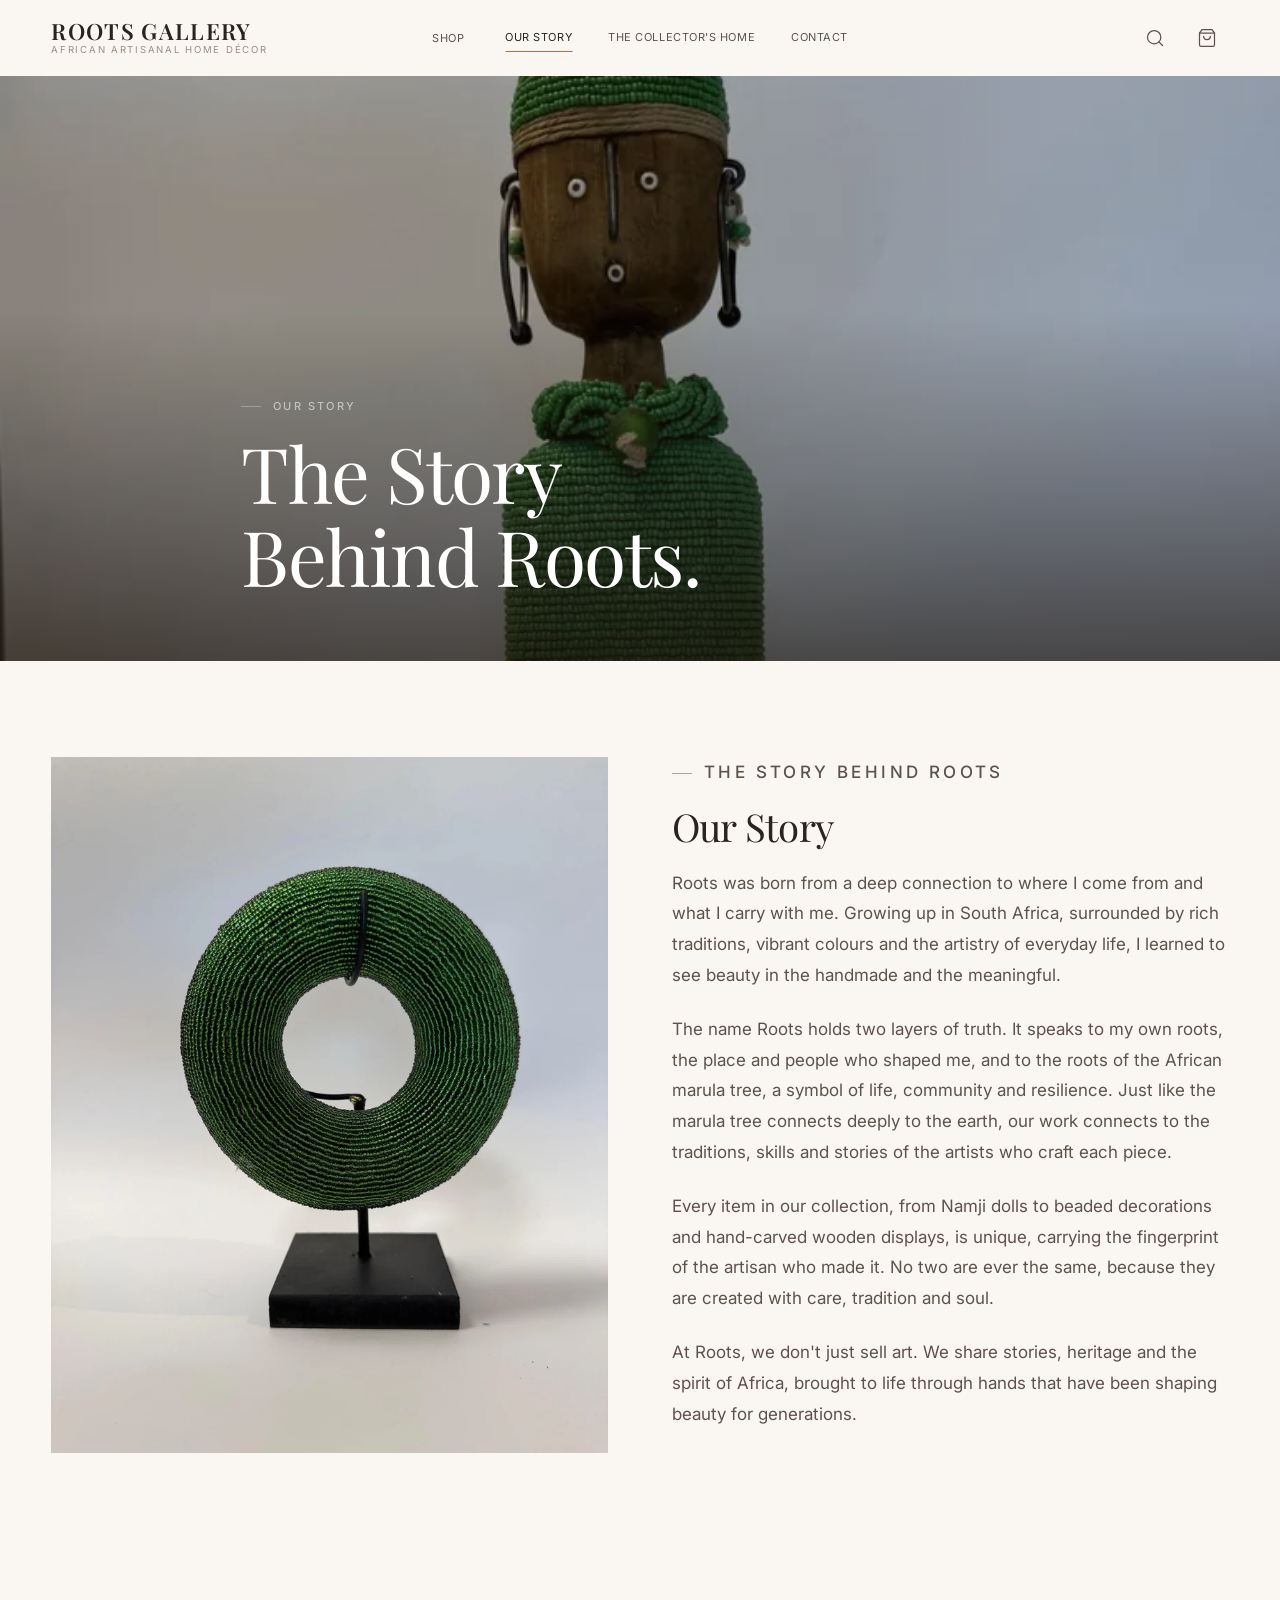
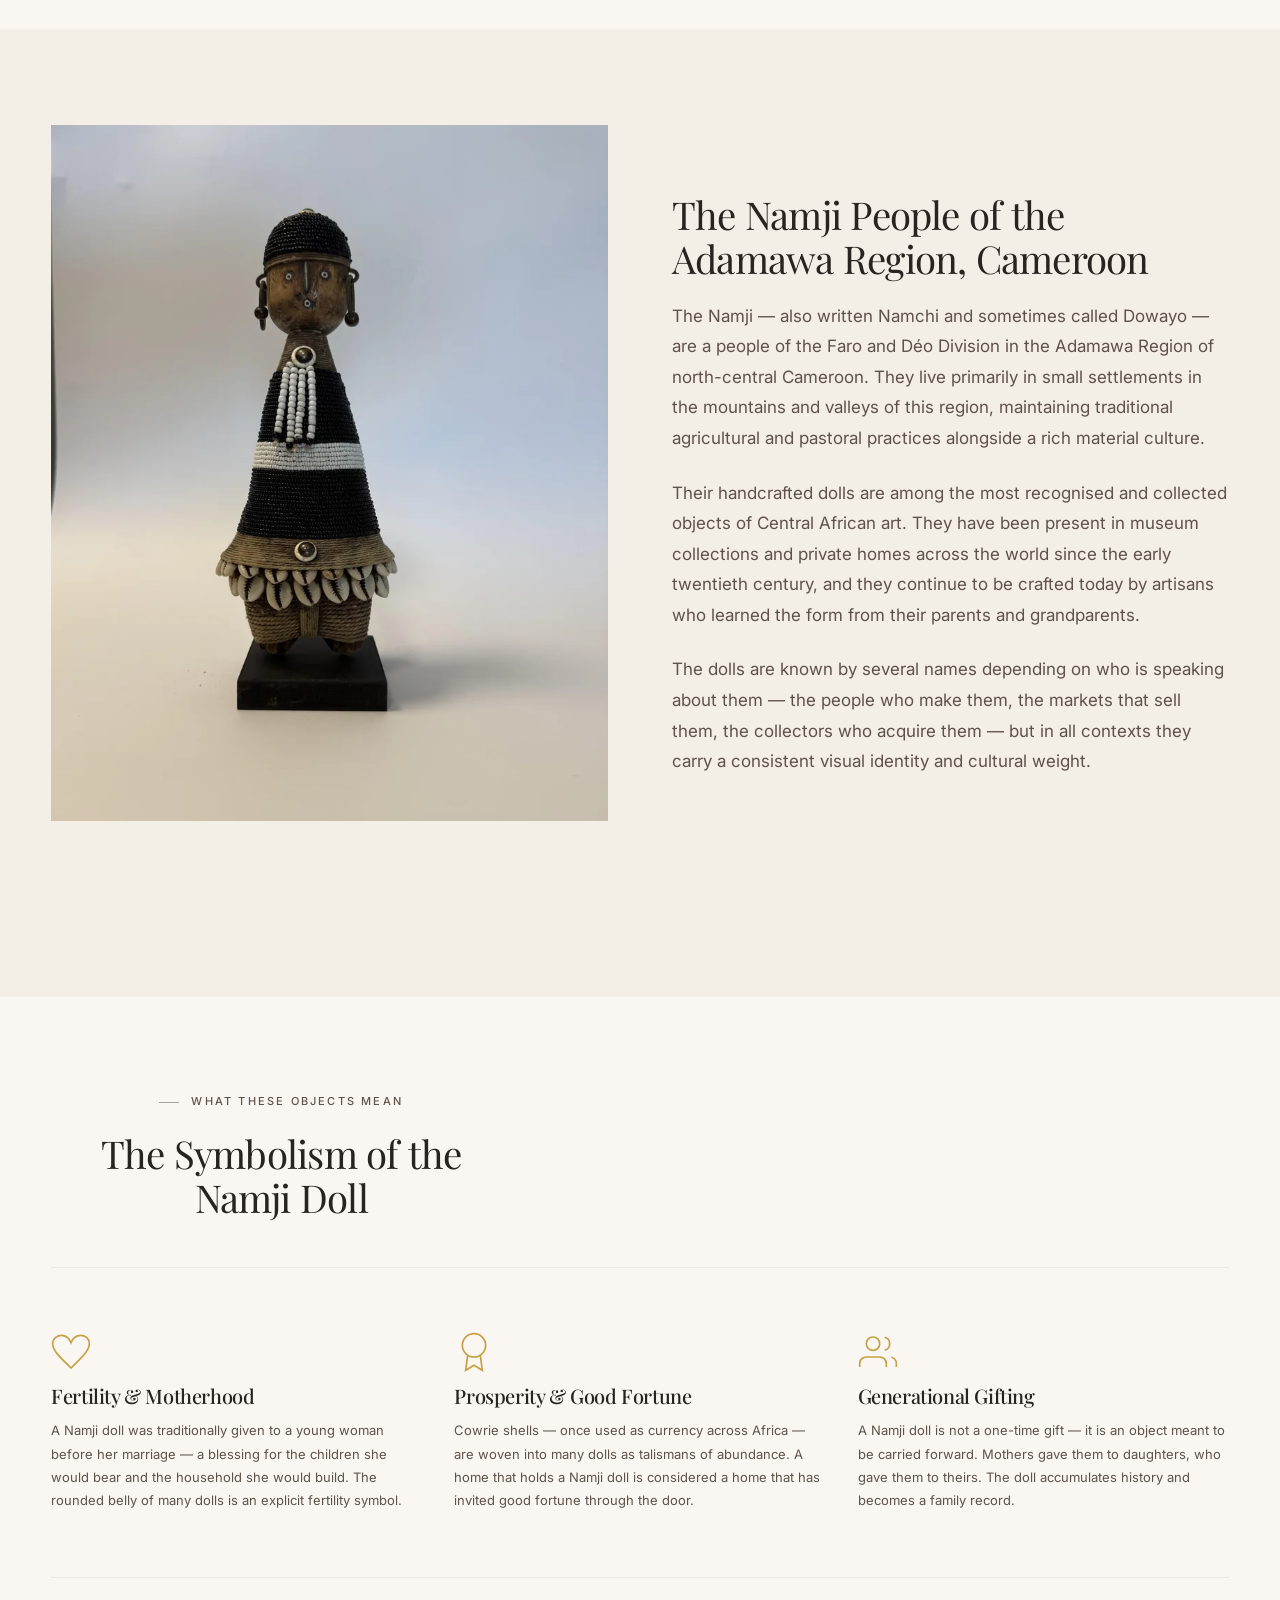
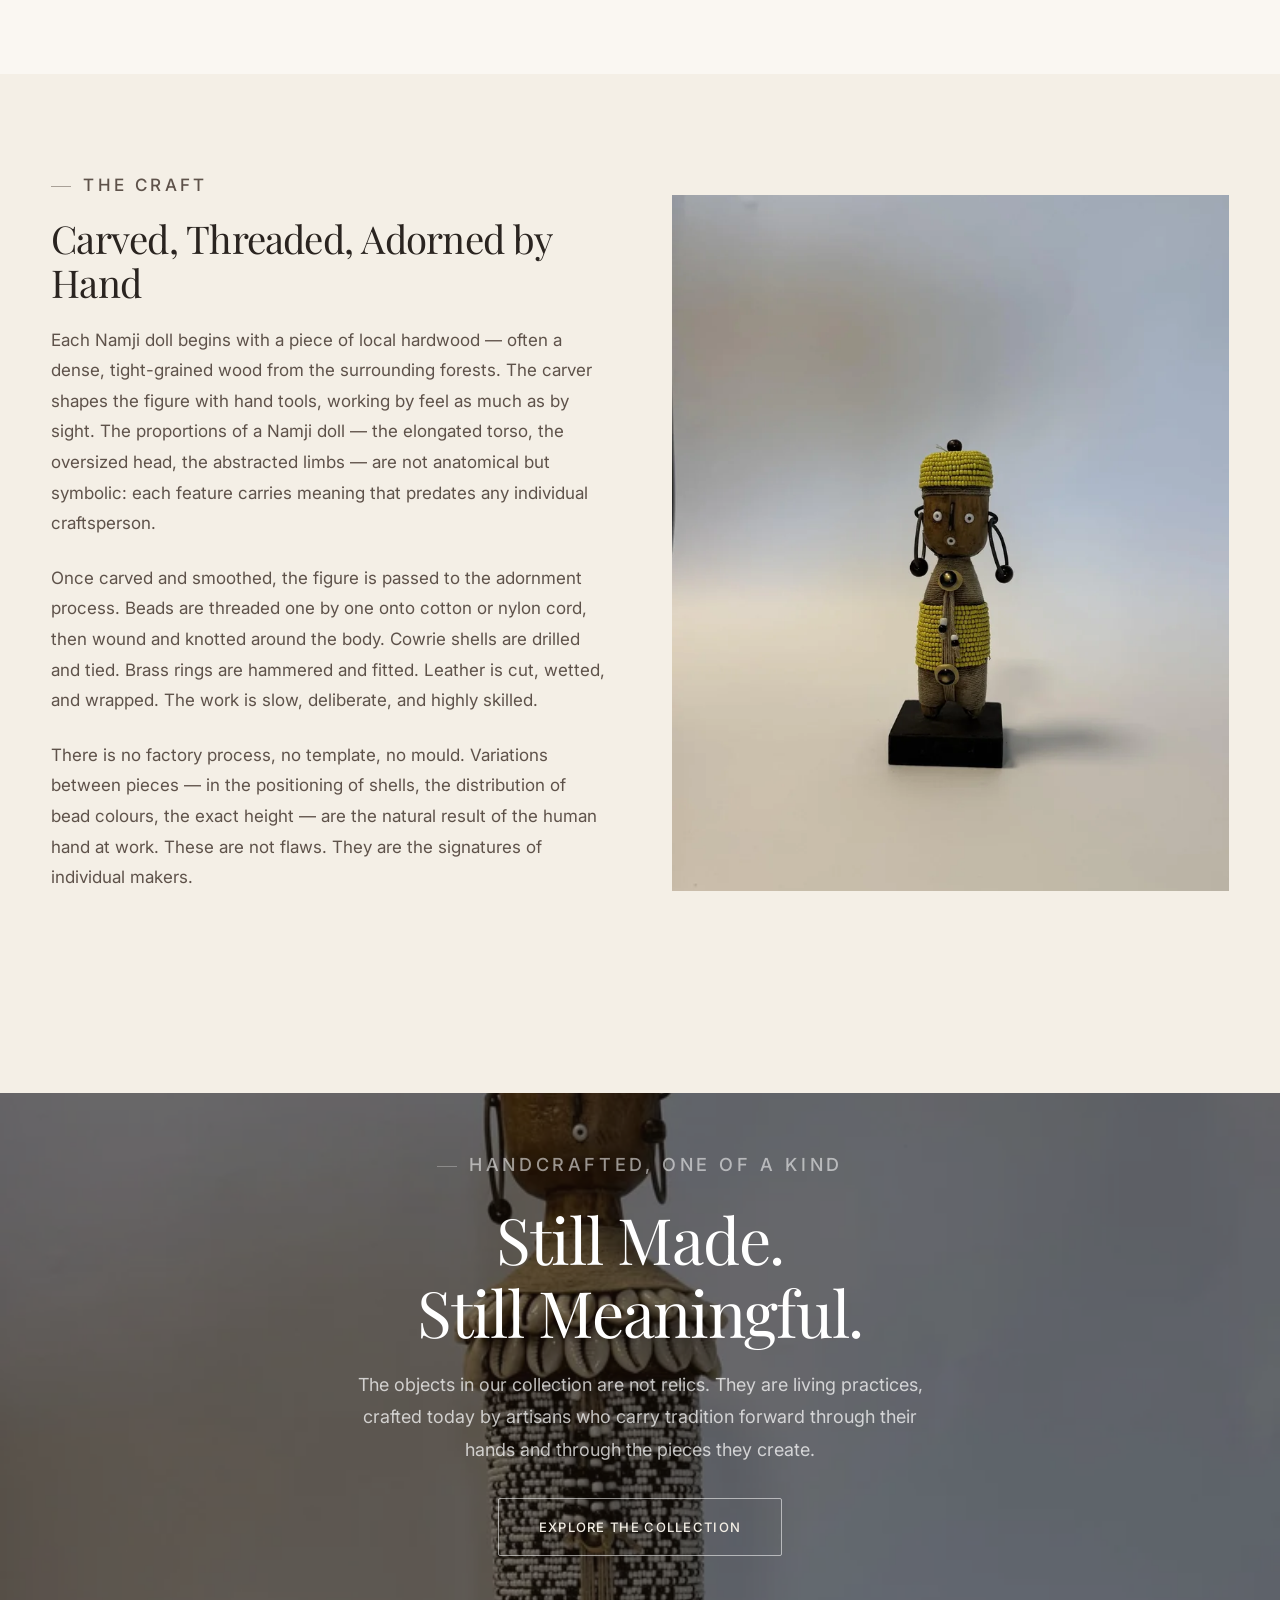
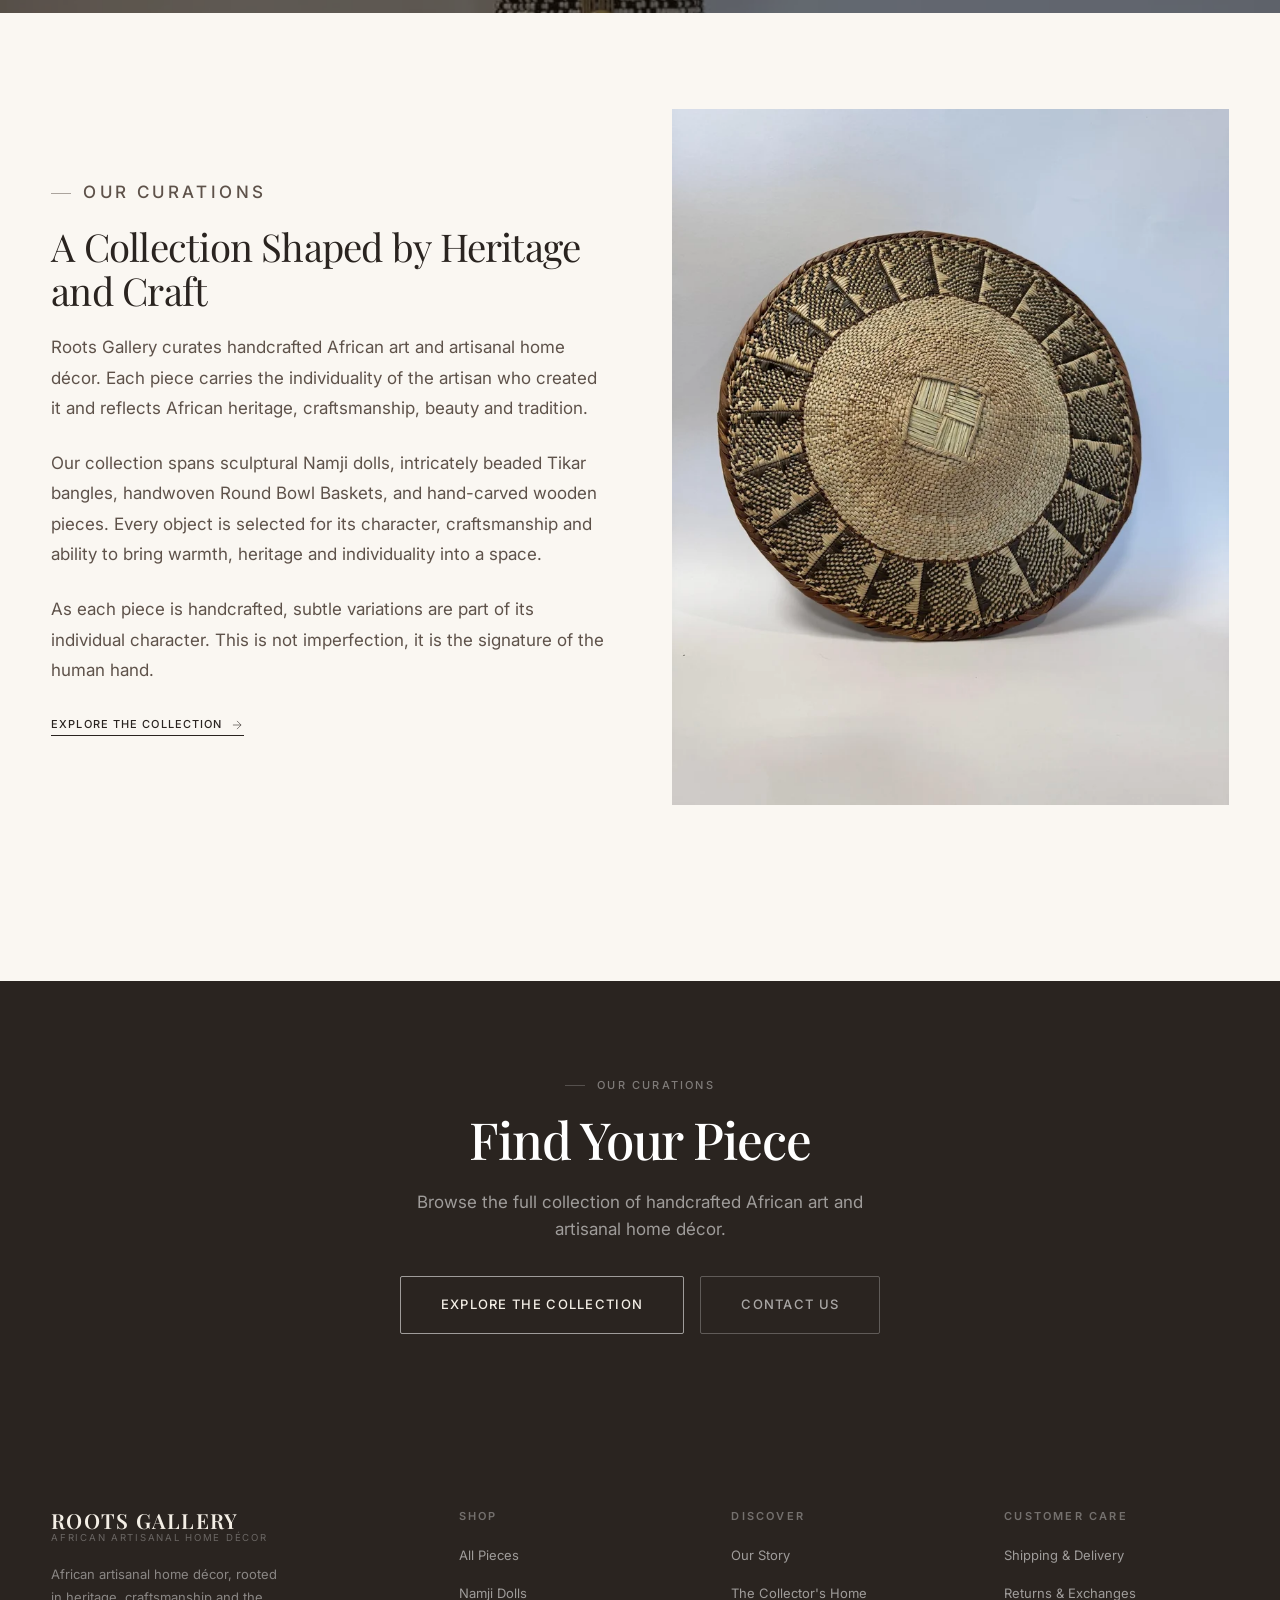
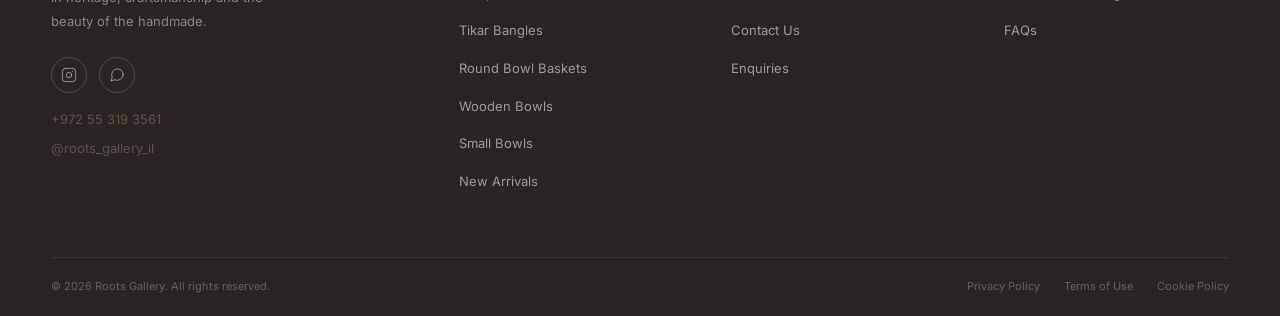
==== commit 8f180eae: "changes" ====
--- a/about.html
+++ b/about.html
@@ -3,8 +3,8 @@
 <head>
   <meta charset="UTF-8">
   <meta name="viewport" content="width=device-width, initial-scale=1.0">
-  <meta name="description" content="Learn about Namji dolls — their origin among the Namji people of the Adamawa Region of Cameroon, their cultural meaning, and the craft of their making.">
-  <title>About Namji Dolls — Roots Gallery</title>
+  <meta name="description" content="The story behind ROOTS, a curation of African art and artisanal home d&#233;cor rooted in heritage, craftsmanship and the beauty of the handmade.">
+  <title>Our Story | ROOTS</title>
   <link rel="stylesheet" href="css/main.css">
   <link rel="icon" href="data:image/svg+xml,<svg xmlns='http://www.w3.org/2000/svg' viewBox='0 0 100 100'><text y='.9em' font-size='90'>🪆</text></svg>">
 </head>
@@ -14,29 +14,48 @@
     <!-- ═══════════════════════════════════════════════
          ABOUT HERO
     ═══════════════════════════════════════════════ -->
-    <section class="about-hero" aria-label="About Namji Dolls">
+    <section class="about-hero" aria-label="Our Story — Roots Gallery">
       <img
-        src="https://picsum.photos/seed/namji-about-hero/1440/800"
-        alt="A collection of Namji dolls arranged on a natural linen surface"
+        src="assets/products/winter-2026/dn09.webp"
+        alt="Pastel Green Namji Doll, style DN09, handcrafted and individually adorned, representing the Roots Gallery collection"
         loading="eager"
         fetchpriority="high"
-        width="1440" height="800"
+        width="800" height="1067"
+        style="object-position:center 20%;"
       >
       <div class="about-hero-overlay"></div>
       <div class="container about-hero-content">
         <p class="subheading">Our Story</p>
-        <h1>The Namji Doll.<br>Objects of Living Culture.</h1>
-      </div>
-    </section>
-
-    <!-- ═══════════════════════════════════════════════
-         INTRO QUOTE
-    ═══════════════════════════════════════════════ -->
-    <section class="about-intro section">
-      <div class="container container--text">
-        <p class="editorial fade-up">
-          "A Namji doll is not made to be displayed behind glass. It is made to be carried, touched, adorned, and given. It accumulates meaning across time — in the hands of one woman, then another, then another."
-        </p>
+        <h1>The Story<br>Behind Roots.</h1>
+      </div>
+    </section>
+
+    <!-- ═══════════════════════════════════════════════
+         OUR STORY
+    ═══════════════════════════════════════════════ -->
+    <section class="section" aria-labelledby="our-story-heading">
+      <div class="container container--wide">
+        <div class="about-content-block">
+
+          <div class="about-content-image fade-in">
+            <img
+              src="assets/products/winter-2026/tb01.webp"
+              alt="Green Tikar Bangle, TB01, intricately beaded and handcrafted by skilled artisans"
+              loading="lazy"
+              width="800" height="1067"
+            >
+          </div>
+
+          <div class="about-content-text">
+            <p class="subheading fade-up">The Story Behind Roots</p>
+            <h2 id="our-story-heading" class="fade-up delay-1">Our Story</h2>
+            <p class="fade-up delay-2">Roots was born from a deep connection to where I come from and what I carry with me. Growing up in South Africa, surrounded by rich traditions, vibrant colours and the artistry of everyday life, I learned to see beauty in the handmade and the meaningful.</p>
+            <p class="fade-up delay-3">The name Roots holds two layers of truth. It speaks to my own roots, the place and people who shaped me, and to the roots of the African marula tree, a symbol of life, community and resilience. Just like the marula tree connects deeply to the earth, our work connects to the traditions, skills and stories of the artists who craft each piece.</p>
+            <p class="fade-up delay-4">Every item in our collection, from Namji dolls to beaded decorations and hand-carved wooden displays, is unique, carrying the fingerprint of the artisan who made it. No two are ever the same, because they are created with care, tradition and soul.</p>
+            <p class="fade-up delay-5">At Roots, we don't just sell art. We share stories, heritage and the spirit of Africa, brought to life through hands that have been shaping beauty for generations.</p>
+          </div>
+
+        </div>
       </div>
     </section>
 
@@ -48,11 +67,12 @@
 
         <div class="about-content-block">
           <div class="about-content-image fade-in">
-            <img
-              src="https://picsum.photos/seed/namji-about-origin/700/880"
-              alt="Geographical reference to the Adamawa Region of Cameroon, home of the Namji people"
-              loading="lazy"
-              width="700" height="880"
+            <!-- TODO: Replace with a brand lifestyle or cultural context photograph (recommended: 700x880px) -->
+            <img
+              src="assets/products/winter-2026/dn03.webp"
+              alt="Namji Doll, style DN03, representing the handcrafted cultural tradition of the Namji people of Cameroon"
+              loading="lazy"
+              width="800" height="1067"
             >
           </div>
           <div class="about-content-text">
@@ -129,11 +149,12 @@
 
         <div class="about-content-block reverse">
           <div class="about-content-image fade-in">
-            <img
-              src="https://picsum.photos/seed/namji-craft-detail/700/880"
-              alt="Close-up of hands threading glass beads onto a Namji doll"
-              loading="lazy"
-              width="700" height="880"
+            <!-- TODO: Replace with a craft detail photograph showing beadwork or handcraft process (recommended: 700x880px) -->
+            <img
+              src="assets/products/winter-2026/dn11.webp"
+              alt="Namji Doll, style DN11, showing intricate handcrafted beadwork and adornment"
+              loading="lazy"
+              width="800" height="1067"
             >
           </div>
           <div class="about-content-text">
@@ -151,46 +172,47 @@
     <!-- ═══════════════════════════════════════════════
          EDITORIAL BANNER
     ═══════════════════════════════════════════════ -->
-    <section class="editorial-banner" aria-label="Cultural continuity">
+    <section class="editorial-banner" aria-label="African artisanal craftsmanship">
       <img
-        src="https://picsum.photos/seed/namji-about-banner/1920/600"
-        alt="A row of Namji dolls against a warm earth-toned background"
+        src="assets/products/winter-2026/dn22.webp"
+        alt="Namji Doll, style DN22, individually crafted with intricate adornment and natural materials"
         class="editorial-banner-image"
         loading="lazy"
-        width="1920" height="600"
+        width="800" height="1067"
+        style="object-position:center 20%;"
       >
       <div class="editorial-banner-overlay"></div>
       <div class="editorial-banner-content">
-        <p class="subheading">A Living Tradition</p>
+        <p class="subheading">Handcrafted, One of a Kind</p>
         <h2>Still Made.<br>Still Meaningful.</h2>
-        <p>The Namji doll is not a relic — it is a continuing practice. Craftspeople in Cameroon are making these objects today, passing technique and meaning forward alongside the physical form.</p>
+        <p>The objects in our collection are not relics. They are living practices, crafted today by artisans who carry tradition forward through their hands and through the pieces they create.</p>
         <a href="shop.html" class="btn btn-outline-light btn-lg">Explore the Collection</a>
       </div>
     </section>
 
     <!-- ═══════════════════════════════════════════════
-         CONTENT — OUR APPROACH
-    ═══════════════════════════════════════════════ -->
-    <section class="section" aria-labelledby="approach-heading">
-      <div class="container container--wide">
-
-        <div class="about-content-block">
-          <div class="about-content-image fade-in">
-            <img
-              src="https://picsum.photos/seed/namji-about-approach/700/880"
-              alt="A Namji doll in a refined, minimal interior setting"
-              loading="lazy"
-              width="700" height="880"
-            >
-          </div>
-          <div class="about-content-text">
-            <p class="subheading fade-up">Our Approach</p>
-            <h2 id="approach-heading" class="fade-up delay-1">Respectful Commerce.<br>Honest Representation.</h2>
-            <p class="fade-up delay-2">At Roots Gallery, we sell these objects with care for the culture behind them. We do not overclaim authenticity, spiritual power, or ceremonial use beyond what can be honestly stated. We present these pieces as what they are: handcrafted cultural objects of considerable aesthetic and symbolic significance, made by skilled artisans in Cameroon.</p>
-            <p class="fade-up delay-3">Every piece sold through Roots Gallery is accompanied by a provenance card noting its category, origin, and materials. We do not sell objects whose provenance is unclear or that have been acquired through channels that undermine the craftspeople who made them.</p>
-            <p class="fade-up delay-4">We believe the best way to honour these objects is to present them honestly, sell them at prices that reflect the skill that went into them, and share the cultural context that makes them meaningful. Nothing more, nothing less.</p>
-            <a href="contact.html" class="text-link fade-up delay-5">
-              Enquire about a specific piece
+         CONTENT — OUR CURATIONS
+    ═══════════════════════════════════════════════ -->
+    <section class="section" aria-labelledby="curations-heading">
+      <div class="container container--wide">
+
+        <div class="about-content-block reverse">
+          <div class="about-content-image fade-in">
+            <img
+              src="assets/products/winter-2026/bt01.webp"
+              alt="Round Bowl Basket, BT01, handwoven with natural grasses and fibres"
+              loading="lazy"
+              width="800" height="1067"
+            >
+          </div>
+          <div class="about-content-text">
+            <p class="subheading fade-up">Our Curations</p>
+            <h2 id="curations-heading" class="fade-up delay-1">A Collection Shaped by Heritage and Craft</h2>
+            <p class="fade-up delay-2">Roots Gallery curates handcrafted African art and artisanal home d&#233;cor. Each piece carries the individuality of the artisan who created it and reflects African heritage, craftsmanship, beauty and tradition.</p>
+            <p class="fade-up delay-3">Our collection spans sculptural Namji dolls, intricately beaded Tikar bangles, handwoven Round Bowl Baskets, and hand-carved wooden pieces. Every object is selected for its character, craftsmanship and ability to bring warmth, heritage and individuality into a space.</p>
+            <p class="fade-up delay-4">As each piece is handcrafted, subtle variations are part of its individual character. This is not imperfection, it is the signature of the human hand.</p>
+            <a href="shop.html" class="text-link fade-up delay-5">
+              Explore the collection
               <svg xmlns="http://www.w3.org/2000/svg" viewBox="0 0 24 24" fill="none" stroke="currentColor"><line x1="5" y1="12" x2="19" y2="12"/><polyline points="12 5 19 12 12 19"/></svg>
             </a>
           </div>
@@ -204,11 +226,11 @@
     ═══════════════════════════════════════════════ -->
     <section class="section section-dark" style="text-align:center;">
       <div class="container container--narrow">
-        <p class="subheading" style="color:rgba(255,255,255,0.4);margin-bottom:var(--s4);">Begin the Collection</p>
+        <p class="subheading" style="color:rgba(255,255,255,0.4);margin-bottom:var(--s4);">Our Curations</p>
         <h2 class="fade-up" style="color:var(--white);font-size:clamp(var(--fs-3xl),4vw,var(--fs-6xl));margin-bottom:var(--s5);">Find Your Piece</h2>
-        <p class="fade-up delay-1" style="font-size:var(--fs-md);color:rgba(255,255,255,0.55);max-width:44ch;margin:0 auto var(--s8);">Browse the full collection and find the Namji doll that belongs in your home.</p>
+        <p class="fade-up delay-1" style="font-size:var(--fs-md);color:rgba(255,255,255,0.55);max-width:44ch;margin:0 auto var(--s8);">Browse the full collection of handcrafted African art and artisanal home d&#233;cor.</p>
         <div style="display:flex;gap:var(--s4);justify-content:center;flex-wrap:wrap;" class="fade-up delay-2">
-          <a href="shop.html" class="btn btn-outline-light btn-lg">Shop the Collection</a>
+          <a href="shop.html" class="btn btn-outline-light btn-lg">Explore the Collection</a>
           <a href="contact.html" class="btn btn-ghost btn-lg" style="border-color:rgba(255,255,255,0.25);color:rgba(255,255,255,0.6);">Contact Us</a>
         </div>
       </div>
--- a/css/main.css
+++ b/css/main.css
@@ -810,53 +810,50 @@
 /* ============================================================
    HERO — HOMEPAGE
    ============================================================ */
+/* ── HERO: editorial split layout ── */
+
 .hero {
+  display: grid;
+  grid-template-columns: 38fr 62fr;
+  min-height: clamp(520px, 80vh, 900px);
+  overflow: hidden;
+  max-width: 1800px;
+  margin-inline: auto;
+  width: 100%;
+}
+
+/* Left panel: copy on warm neutral */
+.hero-copy {
+  background: var(--cream);
+  padding: clamp(var(--s16), 7vw, 7rem) clamp(var(--s8), 5.5vw, 6rem);
+  display: flex;
+  flex-direction: column;
+  justify-content: center;
+}
+
+/* Right panel: framed image */
+.hero-media {
   position: relative;
-  height: 100svh;
-  min-height: 600px;
-  max-height: 1000px;
   overflow: hidden;
-  display: flex;
-  align-items: flex-end;
-  padding-bottom: var(--s24);
-}
-
-.hero-image {
-  position: absolute;
-  inset: 0;
+}
+
+.hero-media img {
   width: 100%;
   height: 100%;
   object-fit: cover;
-  object-position: center 30%;
-}
-
-.hero-overlay {
-  position: absolute;
-  inset: 0;
-  background: linear-gradient(
-    160deg,
-    rgba(26,17,8,0.12) 0%,
-    rgba(26,17,8,0.08) 40%,
-    rgba(26,17,8,0.55) 100%
-  );
-}
-
-.hero-content {
-  position: relative;
-  z-index: 1;
-  width: 100%;
-  max-width: var(--max-w-wide);
-  margin-inline: auto;
-  padding-inline: var(--px);
-}
-
+  /* Centre crop on the group of dolls — no need to preserve left space in the image panel */
+  object-position: 52% 48%;
+  display: block;
+}
+
+/* Eyebrow */
 .hero-eyebrow {
   font-family: var(--ff-body);
   font-size: var(--fs-xs);
   font-weight: 500;
   letter-spacing: var(--ls-widest);
   text-transform: uppercase;
-  color: rgba(255,255,255,0.65);
+  color: var(--text-3);
   margin-bottom: var(--s5);
   display: flex;
   align-items: center;
@@ -866,35 +863,42 @@
 .hero-eyebrow::before {
   content: '';
   display: block;
-  width: 40px;
+  width: 32px;
   height: 1px;
-  background: rgba(255,255,255,0.4);
-}
-
+  background: var(--text-3);
+  flex-shrink: 0;
+}
+
+/* Title */
 .hero-title {
   font-family: var(--ff-display);
-  font-size: clamp(var(--fs-5xl), 7vw, var(--fs-8xl));
+  font-size: clamp(var(--fs-5xl), 6.5vw, var(--fs-9xl));
   font-weight: 400;
-  line-height: 1.05;
-  letter-spacing: -0.03em;
-  color: var(--white);
-  max-width: 14ch;
-  margin-bottom: var(--s6);
+  line-height: 1.0;
+  letter-spacing: 0.08em;
+  color: var(--charcoal);
+  max-width: 8ch;
+  margin-bottom: var(--s5);
+  text-transform: uppercase;
 }
 
 .hero-title em {
   font-style: italic;
-  color: var(--gold-light);
-}
-
+  color: var(--gold);
+}
+
+/* Subtitle */
 .hero-subtitle {
-  font-size: clamp(var(--fs-base), 1.5vw, var(--fs-lg));
-  color: rgba(255,255,255,0.72);
-  max-width: 48ch;
+  font-size: clamp(var(--fs-xs), 1.1vw, var(--fs-sm));
+  color: var(--text-2);
+  max-width: 28ch;
   line-height: var(--lh-loose);
   margin-bottom: var(--s8);
-}
-
+  letter-spacing: var(--ls-wider);
+  text-transform: uppercase;
+}
+
+/* CTAs */
 .hero-actions {
   display: flex;
   align-items: center;
@@ -902,67 +906,23 @@
   flex-wrap: wrap;
 }
 
-/* Hero scroll indicator */
-.hero-scroll {
-  position: absolute;
-  bottom: var(--s8);
-  right: var(--px);
-  z-index: 1;
-  display: flex;
-  flex-direction: column;
-  align-items: center;
-  gap: var(--s2);
-  color: rgba(255,255,255,0.45);
-}
-
-.hero-scroll span {
-  font-size: var(--fs-xs);
-  font-weight: 500;
-  letter-spacing: var(--ls-wider);
-  text-transform: uppercase;
-  writing-mode: vertical-rl;
-}
-
-.hero-scroll-line {
-  width: 1px;
-  height: 40px;
-  background: rgba(255,255,255,0.3);
-  position: relative;
+/* ============================================================
+   MARQUEE STRIP
+   ============================================================ */
+.marquee-strip {
+  background: var(--warm-white);
+  color: var(--text-3);
+  padding: var(--s2) 0;
   overflow: hidden;
-}
-
-.hero-scroll-line::after {
-  content: '';
-  position: absolute;
-  top: -100%;
-  left: 0;
-  width: 100%;
-  height: 100%;
-  background: rgba(255,255,255,0.6);
-  animation: scrollLine 2s ease infinite;
-}
-
-@keyframes scrollLine {
-  0%   { top: -100%; }
-  100% { top: 100%; }
-}
-
-/* ============================================================
-   MARQUEE STRIP
-   ============================================================ */
-.marquee-strip {
-  background: var(--charcoal);
-  color: var(--sand-dark);
-  padding: var(--s3) 0;
-  overflow: hidden;
-  border-bottom: 1px solid rgba(255,255,255,0.06);
+  border-top: 1px solid var(--border-light);
+  border-bottom: 1px solid var(--border-light);
 }
 
 .marquee-track {
   display: flex;
   gap: 0;
   white-space: nowrap;
-  animation: marquee 28s linear infinite;
+  animation: marquee 32s linear infinite;
 }
 
 .marquee-track span {
@@ -971,11 +931,11 @@
   letter-spacing: var(--ls-widest);
   text-transform: uppercase;
   padding: 0 var(--s8);
-  opacity: 0.55;
+  opacity: 0.7;
 }
 
 .marquee-track .sep {
-  opacity: 0.2;
+  opacity: 0.3;
   padding: 0;
 }
 
@@ -1052,19 +1012,21 @@
   position: relative;
   aspect-ratio: 3 / 4;
   overflow: hidden;
-  background: var(--warm-white);
+  background: var(--cream);
+  padding: 6%;
   margin-bottom: var(--s4);
 }
 
 .product-card-image img {
   width: 100%;
   height: 100%;
-  object-fit: cover;
+  object-fit: contain;
+  object-position: center center;
   transition: transform var(--ease-slow);
 }
 
 .product-card:hover .product-card-image img {
-  transform: scale(1.04);
+  transform: scale(1.015);
 }
 
 .product-card-badges {
@@ -1407,18 +1369,31 @@
 }
 
 .category-card:hover img {
-  transform: scale(1.06);
-}
-
+  transform: scale(1.03);
+}
+
+/* Deep gradient ensures text is always legible */
 .category-card-overlay {
   position: absolute;
   inset: 0;
-  background: linear-gradient(to top, rgba(26,17,8,0.7) 0%, rgba(26,17,8,0.1) 55%);
+  background: linear-gradient(
+    to top,
+    rgba(18,10,4,0.92) 0%,
+    rgba(18,10,4,0.62) 38%,
+    rgba(18,10,4,0.18) 65%,
+    rgba(18,10,4,0.0) 80%
+  );
   transition: background var(--ease-base);
 }
 
 .category-card:hover .category-card-overlay {
-  background: linear-gradient(to top, rgba(26,17,8,0.75) 0%, rgba(26,17,8,0.25) 55%);
+  background: linear-gradient(
+    to top,
+    rgba(18,10,4,0.95) 0%,
+    rgba(18,10,4,0.7) 42%,
+    rgba(18,10,4,0.22) 68%,
+    rgba(18,10,4,0.0) 82%
+  );
 }
 
 .category-card-content {
@@ -1426,33 +1401,45 @@
   bottom: 0;
   left: 0;
   right: 0;
-  padding: var(--s6);
+  padding: var(--s8) var(--s6);
   color: var(--white);
 }
 
 .category-card-content .subheading {
-  color: rgba(255,255,255,0.55);
+  color: rgba(255,255,255,0.45);
   margin-bottom: var(--s2);
 }
 
 .category-card-content h3 {
   font-family: var(--ff-display);
-  font-size: var(--fs-xl);
+  font-size: clamp(var(--fs-xl), 2vw, var(--fs-3xl));
   font-weight: 400;
   color: var(--white);
-  margin-bottom: var(--s3);
+  margin-bottom: var(--s2);
   letter-spacing: -0.01em;
+  line-height: 1.2;
 }
 
 .category-card-content .text-link {
   color: rgba(255,255,255,0.75);
-  border-color: rgba(255,255,255,0.45);
+  border-color: rgba(255,255,255,0.35);
   font-size: var(--fs-xs);
+  margin-top: var(--s3);
 }
 
 .category-card-content .text-link:hover {
   color: var(--white);
   border-color: var(--white);
+}
+
+/* Always visible — descriptions are editorial, not optional */
+.category-card-desc {
+  font-size: var(--fs-sm);
+  color: rgba(255,255,255,0.75);
+  line-height: 1.7;
+  margin: var(--s3) 0 var(--s4);
+  max-width: 30ch;
+  display: block;
 }
 
 /* ============================================================
@@ -2105,7 +2092,8 @@
   cursor: pointer;
   border: 2px solid transparent;
   transition: border-color var(--ease-fast);
-  background: var(--warm-white);
+  background: var(--cream);
+  padding: 4%;
 }
 
 .gallery-thumb.active {
@@ -2115,7 +2103,8 @@
 .gallery-thumb img {
   width: 100%;
   height: 100%;
-  object-fit: cover;
+  object-fit: contain;
+  object-position: center center;
   transition: opacity var(--ease-fast);
 }
 
@@ -2128,12 +2117,14 @@
   aspect-ratio: 3/4;
   overflow: hidden;
   background: var(--warm-white);
+  padding: 5%;
 }
 
 .gallery-main img {
   width: 100%;
   height: 100%;
-  object-fit: cover;
+  object-fit: contain;
+  object-position: center center;
 }
 
 .gallery-zoom-btn {
@@ -2431,13 +2422,15 @@
 .cart-item-image {
   aspect-ratio: 3/4;
   overflow: hidden;
-  background: var(--warm-white);
+  background: var(--cream);
+  padding: 5%;
 }
 
 .cart-item-image img {
   width: 100%;
   height: 100%;
-  object-fit: cover;
+  object-fit: contain;
+  object-position: center center;
 }
 
 .cart-item-info {
@@ -2715,14 +2708,16 @@
   height: 84px;
   flex-shrink: 0;
   overflow: hidden;
-  background: var(--warm-white);
+  background: var(--cream);
+  padding: 5px;
   position: relative;
 }
 
 .checkout-item-image img {
   width: 100%;
   height: 100%;
-  object-fit: cover;
+  object-fit: contain;
+  object-position: center center;
 }
 
 .checkout-item-badge {
@@ -2885,7 +2880,8 @@
   font-size: var(--fs-md);
   line-height: var(--lh-loose);
   color: var(--text-2);
-  margin-bottom: var(--s4);
+  margin-bottom: var(--s6);
+  max-width: 52ch;
 }
 
 /* Timeline / values */
@@ -3401,8 +3397,17 @@
     display: block;
   }
 
+  /* Tablet hero: keep the split but tighten padding */
+  .hero {
+    min-height: clamp(460px, 72vh, 800px);
+  }
+
+  .hero-copy {
+    padding: clamp(var(--s12), 5vw, 4rem) clamp(var(--s6), 4vw, 3rem);
+  }
+
   .hero-title {
-    max-width: 18ch;
+    font-size: clamp(var(--fs-4xl), 5.5vw, var(--fs-7xl));
   }
 
   .products-grid {
@@ -3493,16 +3498,6 @@
   :root {
     --header-h: 60px;
     --px: 1.25rem;
-  }
-
-  .hero {
-    max-height: 720px;
-    padding-bottom: var(--s16);
-  }
-
-  .hero-actions {
-    flex-direction: column;
-    align-items: flex-start;
   }
 
   .btn-lg {
@@ -3689,23 +3684,11 @@
    VISUAL POLISH ADDITIONS
    ============================================================ */
 
-/* Richer hero gradient */
-.hero-overlay {
-  background: linear-gradient(
-    170deg,
-    rgba(22, 14, 6, 0.08) 0%,
-    rgba(22, 14, 6, 0.05) 35%,
-    rgba(22, 14, 6, 0.65) 100%
-  );
-}
-
-/* Sharper product card — image bg with gradient */
-.product-card-image::after {
-  content: '';
-  position: absolute;
-  inset: 0;
-  background: linear-gradient(to top, rgba(22,14,6,0.04) 0%, transparent 40%);
-  pointer-events: none;
+/* (hero overlay removed — editorial split layout needs no overlay) */
+
+/* Badge z-index: ensure badges sit above the image */
+.product-card-badges {
+  z-index: 2;
 }
 
 /* Gold bottom rule on section headers */
@@ -3926,9 +3909,8 @@
   margin-bottom: var(--s6);
 }
 
-/* Gallery loading shimmer */
-.gallery-main,
-.product-card-image {
+/* Gallery loading shimmer — gallery only, not product cards */
+.gallery-main {
   background: linear-gradient(
     110deg,
     var(--warm-white) 30%,
@@ -3959,6 +3941,36 @@
 }
 
 /* ============================================================
+   WINTER 2026 CATALOGUE ADDITIONS
+   ============================================================ */
+
+/* Style number below product name on cards */
+.product-card-style-number {
+  font-size: var(--fs-xs);
+  color: var(--text-3);
+  letter-spacing: var(--ls-wide);
+  text-transform: uppercase;
+  margin-bottom: var(--s2);
+}
+
+/* Price-on-request / enquire text */
+.price-on-request {
+  font-size: var(--fs-sm);
+  color: var(--text-3);
+  font-style: italic;
+  letter-spacing: 0;
+}
+
+/* Enquire note on product detail page */
+.product-enquire-note {
+  font-size: var(--fs-sm);
+  color: var(--text-2);
+  line-height: var(--lh-base);
+  margin-bottom: var(--s5);
+  max-width: 40ch;
+}
+
+/* ============================================================
    PRINT
    ============================================================ */
 @media print {
@@ -3968,3 +3980,546 @@
   .cart-summary .btn { display: none; }
   main { padding-top: 0; }
 }
+
+/* ============================================================
+   ROOTS VISUAL POLISH — PASS 2
+   Elevated editorial and gallery-like aesthetic
+   ============================================================ */
+
+/* ── PROVERB: Large editorial pause ── */
+.proverb-section {
+  padding: var(--s32) 0 var(--s40);
+  background: var(--warm-white);
+  text-align: center;
+  position: relative;
+}
+
+.proverb-section::before {
+  content: '';
+  display: block;
+  width: 40px;
+  height: 1px;
+  background: var(--sand-dark);
+  margin: 0 auto var(--s16);
+}
+
+.proverb-section blockquote {
+  margin: 0;
+}
+
+.proverb-quote {
+  font-family: var(--ff-editorial);
+  font-size: clamp(var(--fs-2xl), 3.5vw, var(--fs-5xl));
+  font-style: italic;
+  color: var(--text-1);
+  line-height: 1.45;
+  max-width: 26ch;
+  margin: 0 auto var(--s8);
+  font-weight: 400;
+  letter-spacing: -0.01em;
+}
+
+.proverb-cite {
+  display: block;
+  font-style: normal;
+  font-family: var(--ff-body);
+  font-size: var(--fs-xs);
+  letter-spacing: var(--ls-widest);
+  text-transform: uppercase;
+  color: var(--text-3);
+  margin-top: var(--s6);
+}
+
+/* ── CATEGORY EDITORIAL (shop page) ── */
+.category-editorial-block {
+  display: grid;
+  grid-template-columns: 42% 1fr;
+  gap: var(--s16);
+  align-items: start;
+  padding: var(--s16) 0 var(--s12);
+  border-bottom: 1px solid var(--border-light);
+  margin-bottom: var(--s12);
+}
+
+.category-editorial-image {
+  position: relative;
+  overflow: hidden;
+  aspect-ratio: 3 / 4;
+  background: var(--warm-white);
+}
+
+.category-editorial-image img {
+  width: 100%;
+  height: 100%;
+  object-fit: cover;
+  transition: transform var(--ease-slow);
+}
+
+.category-editorial-image:hover img {
+  transform: scale(1.02);
+}
+
+.category-editorial-text {
+  padding: var(--s8) 0;
+}
+
+.category-editorial-text .subheading {
+  margin-bottom: var(--s5);
+}
+
+.category-editorial-text h2 {
+  font-family: var(--ff-display);
+  font-size: clamp(var(--fs-2xl), 2.5vw, var(--fs-4xl));
+  font-weight: 400;
+  color: var(--charcoal);
+  line-height: var(--lh-tight);
+  margin-bottom: var(--s8);
+  letter-spacing: var(--ls-tight);
+}
+
+.category-editorial-text p {
+  font-size: var(--fs-md);
+  color: var(--text-2);
+  line-height: var(--lh-loose);
+  margin-bottom: var(--s5);
+  max-width: 52ch;
+}
+
+@media (max-width: 1023px) {
+  .category-editorial-block {
+    grid-template-columns: 1fr 1fr;
+    gap: var(--s10);
+  }
+}
+
+@media (max-width: 767px) {
+  .category-editorial-block {
+    grid-template-columns: 1fr;
+  }
+  .category-editorial-image {
+    aspect-ratio: 4 / 3;
+  }
+  .category-editorial-text {
+    padding: var(--s4) 0;
+  }
+}
+
+/* ── THE COLLECTOR'S HOME: editorial multi-image layout ── */
+.collectors-home-section {
+  background: var(--bg);
+  padding: var(--s32) 0;
+}
+
+.collectors-home-inner {
+  display: grid;
+  grid-template-columns: 1fr 1.45fr;
+  gap: var(--s16);
+  align-items: start;
+}
+
+.collectors-home-text {
+  padding: var(--s8) 0;
+  position: sticky;
+  top: calc(var(--header-h) + var(--s8));
+}
+
+.collectors-home-text .subheading {
+  margin-bottom: var(--s5);
+}
+
+.collectors-home-text h2 {
+  font-family: var(--ff-display);
+  font-size: clamp(var(--fs-2xl), 3vw, var(--fs-5xl));
+  font-weight: 400;
+  color: var(--charcoal);
+  line-height: var(--lh-tight);
+  margin-bottom: var(--s6);
+  letter-spacing: var(--ls-tight);
+  max-width: 18ch;
+}
+
+.collectors-home-text p {
+  font-size: var(--fs-md);
+  color: var(--text-2);
+  line-height: var(--lh-loose);
+  margin-bottom: var(--s5);
+  max-width: 44ch;
+}
+
+.collectors-home-text .text-link {
+  margin-top: var(--s3);
+}
+
+/* Asymmetric image gallery */
+.collectors-gallery {
+  display: grid;
+  grid-template-columns: 1.1fr 0.9fr;
+  grid-template-rows: auto auto;
+  gap: var(--s3);
+}
+
+.collectors-gallery-main {
+  grid-row: 1 / 3;
+  position: relative;
+  overflow: hidden;
+  aspect-ratio: 2 / 3;
+  background: var(--warm-white);
+}
+
+.collectors-gallery-main img {
+  width: 100%;
+  height: 100%;
+  object-fit: cover;
+  transition: transform var(--ease-slow);
+}
+
+.collectors-gallery-main:hover img {
+  transform: scale(1.02);
+}
+
+.collectors-gallery-secondary {
+  position: relative;
+  overflow: hidden;
+  aspect-ratio: 4 / 3;
+  background: var(--warm-white);
+}
+
+.collectors-gallery-secondary img {
+  width: 100%;
+  height: 100%;
+  object-fit: cover;
+  transition: transform var(--ease-slow);
+}
+
+.collectors-gallery-secondary:hover img {
+  transform: scale(1.02);
+}
+
+@media (max-width: 1023px) {
+  .collectors-home-inner {
+    grid-template-columns: 1fr;
+    gap: var(--s12);
+  }
+  .collectors-home-text {
+    position: static;
+  }
+}
+
+@media (max-width: 767px) {
+  .collectors-home-section {
+    padding: var(--s20) 0;
+  }
+  .collectors-gallery {
+    grid-template-columns: 1fr;
+  }
+  .collectors-gallery-main {
+    grid-row: auto;
+    aspect-ratio: 3 / 4;
+  }
+  .collectors-gallery-secondary {
+    aspect-ratio: 4 / 3;
+  }
+}
+
+/* ── BRAND INTRO: refined editorial two-column split ── */
+.brand-intro-split {
+  display: grid;
+  grid-template-columns: 1fr 1.1fr;
+  gap: var(--s16);
+  align-items: center;
+}
+
+.brand-intro-image {
+  position: relative;
+  overflow: hidden;
+  aspect-ratio: 4 / 5;
+  background: var(--warm-white);
+}
+
+.brand-intro-image img {
+  width: 100%;
+  height: 100%;
+  object-fit: cover;
+  transition: transform var(--ease-slow);
+}
+
+.brand-intro-image:hover img {
+  transform: scale(1.02);
+}
+
+.brand-intro-text {
+  padding: var(--s4) 0;
+}
+
+.brand-intro-text .subheading {
+  margin-bottom: var(--s5);
+}
+
+.brand-intro-text h2 {
+  font-family: var(--ff-display);
+  font-size: clamp(var(--fs-2xl), 3vw, var(--fs-5xl));
+  font-weight: 400;
+  letter-spacing: var(--ls-tight);
+  line-height: var(--lh-tight);
+  margin-bottom: var(--s6);
+}
+
+.brand-intro-text p {
+  font-size: var(--fs-md);
+  color: var(--text-2);
+  line-height: var(--lh-loose);
+  max-width: 46ch;
+  margin-bottom: var(--s8);
+}
+
+@media (max-width: 767px) {
+  .brand-intro-split {
+    grid-template-columns: 1fr;
+    gap: var(--s8);
+  }
+  .brand-intro-image {
+    aspect-ratio: 4 / 3;
+  }
+}
+
+/* ── HERO MOBILE: image-first stack ── */
+@media (max-width: 767px) {
+  .hero {
+    display: flex;
+    flex-direction: column;
+    min-height: unset;
+    max-height: none;
+    max-width: 100%;
+  }
+
+  /* Image panel on top */
+  .hero-media {
+    order: 1;
+    aspect-ratio: 4 / 3;
+    width: 100%;
+    flex-shrink: 0;
+  }
+
+  /* Shift crop so the taller central dolls fill the 4:3 frame */
+  .hero-media img {
+    object-position: 58% 42%;
+  }
+
+  /* Copy panel below the image */
+  .hero-copy {
+    order: 2;
+    padding: var(--s10) var(--s6) var(--s12);
+    justify-content: flex-start;
+  }
+
+  .hero-title {
+    font-size: clamp(var(--fs-4xl), 12vw, var(--fs-6xl));
+    letter-spacing: 0.06em;
+    max-width: 100%;
+  }
+
+  .hero-subtitle {
+    font-size: var(--fs-xs);
+    max-width: 100%;
+  }
+
+  .hero-actions {
+    flex-direction: column;
+    align-items: flex-start;
+  }
+}
+
+/* ── CATEGORY CARDS: single column at very small screens ── */
+@media (max-width: 375px) {
+  .category-grid {
+    grid-template-columns: 1fr;
+  }
+  .category-card {
+    aspect-ratio: 4 / 3;
+  }
+}
+
+/* Cleaner card info area */
+.product-card-info {
+  padding-top: var(--s3);
+}
+
+/* ── NAVIGATION: refined spacing and visual weight ── */
+.main-nav li a,
+.main-nav li > button {
+  font-size: var(--fs-xs);
+  letter-spacing: var(--ls-wide);
+  font-weight: 400;
+}
+
+/* ── SECTION rhythm refinements ── */
+/* Editorial banner should have tighter top spacing after hero */
+.editorial-banner {
+  margin-top: 0;
+}
+
+/* Our Curations section gets a slightly warmer background */
+.curations-section {
+  background: var(--cream);
+  padding: var(--s32) 0;
+}
+
+/* ── PROVERB mobile ── */
+@media (max-width: 767px) {
+  .proverb-section {
+    padding: var(--s20) 0 var(--s24);
+  }
+  .proverb-quote {
+    font-size: clamp(var(--fs-xl), 6vw, var(--fs-3xl));
+  }
+}
+
+/* ============================================================
+   MOBILE AUDIT FIXES
+   Breakpoints: 767px (mobile) · 1024px (tablet)
+   ============================================================ */
+
+/* ── Touch targets: 44px minimum for all tappable controls ── */
+.btn {
+  min-height: 44px;
+}
+
+.header-btn,
+.carousel-btn,
+.cart-item-qty-btn,
+.product-qty-btn,
+.nav-toggle,
+.filter-drawer-close,
+.mobile-filter-toggle {
+  min-height: 44px;
+  min-width: 44px;
+}
+
+/* Form fields also need adequate touch height */
+.form-group input,
+.form-group select {
+  min-height: 44px;
+}
+
+/* ── Section vertical rhythm — reduce large desktop padding on mobile ── */
+@media (max-width: 767px) {
+  /* Base section spacings */
+  .section {
+    padding: var(--s12) 0;
+  }
+
+  .section-sm {
+    padding: var(--s8) 0;
+  }
+
+  .section-lg {
+    padding: var(--s16) 0;
+  }
+
+  /* Page hero interior pages */
+  .page-hero {
+    padding: var(--s16) 0 var(--s12);
+  }
+
+  /* Namji story block (dark full-width) */
+  .story-block {
+    padding: var(--s20) 0;
+  }
+
+  /* Newsletter */
+  .newsletter {
+    padding: var(--s16) 0;
+  }
+
+  /* Editorial full-bleed banner — reduce fixed height */
+  .editorial-banner {
+    height: clamp(280px, 72vw, 520px);
+  }
+
+  /* About content blocks — reduce gap when stacked to single column */
+  .about-content-block {
+    gap: var(--s8);
+    margin-bottom: var(--s10);
+  }
+
+  /* Reduce oversized bottom padding on multi-section layouts */
+  .cart-layout,
+  .shop-layout,
+  .contact-layout {
+    padding-bottom: var(--s12);
+  }
+
+  .product-detail {
+    padding-bottom: var(--s12);
+  }
+
+  /* Checkout layout bottom */
+  .checkout-layout {
+    padding-bottom: var(--s12);
+  }
+
+  /* Section header margin tightening */
+  .section-header {
+    margin-bottom: var(--s8);
+  }
+
+  /* Curations section has its own padding that overrides .section-lg — reduce on mobile */
+  .curations-section {
+    padding: var(--s16) 0;
+  }
+
+  /* Collectors Home section: tighten on mobile (already done at 767px, this confirms) */
+  .collectors-home-section {
+    padding: var(--s16) 0;
+  }
+
+  /* hero actions: stack and stretch buttons */
+  .hero-actions .btn {
+    width: 100%;
+    max-width: 320px;
+  }
+
+  /* Editorial split content: tighter on phone */
+  .editorial-split-content {
+    padding: var(--s8) var(--px);
+  }
+}
+
+/* ── Product grid: single column on very small screens (≤380px) ── */
+@media (max-width: 380px) {
+  .products-grid,
+  .products-grid--3col,
+  .products-grid--2col {
+    grid-template-columns: 1fr;
+  }
+
+  /* Full-width carousel cards on tiny screens */
+  .carousel-track {
+    grid-auto-columns: calc(90% - var(--s3));
+  }
+
+  /* Hero copy: less padding on tiny screens */
+  .hero-copy {
+    padding: var(--s8) var(--px) var(--s10);
+  }
+
+  /* Proverb: tighter on tiny screens */
+  .proverb-section {
+    padding: var(--s16) 0 var(--s20);
+  }
+}
+
+/* ── Toast notifications: full-width on mobile ── */
+@media (max-width: 640px) {
+  .toast-container {
+    right: var(--px);
+    left: var(--px);
+    bottom: var(--s5);
+    align-items: stretch;
+  }
+
+  .toast {
+    max-width: 100%;
+    width: 100%;
+  }
+}
